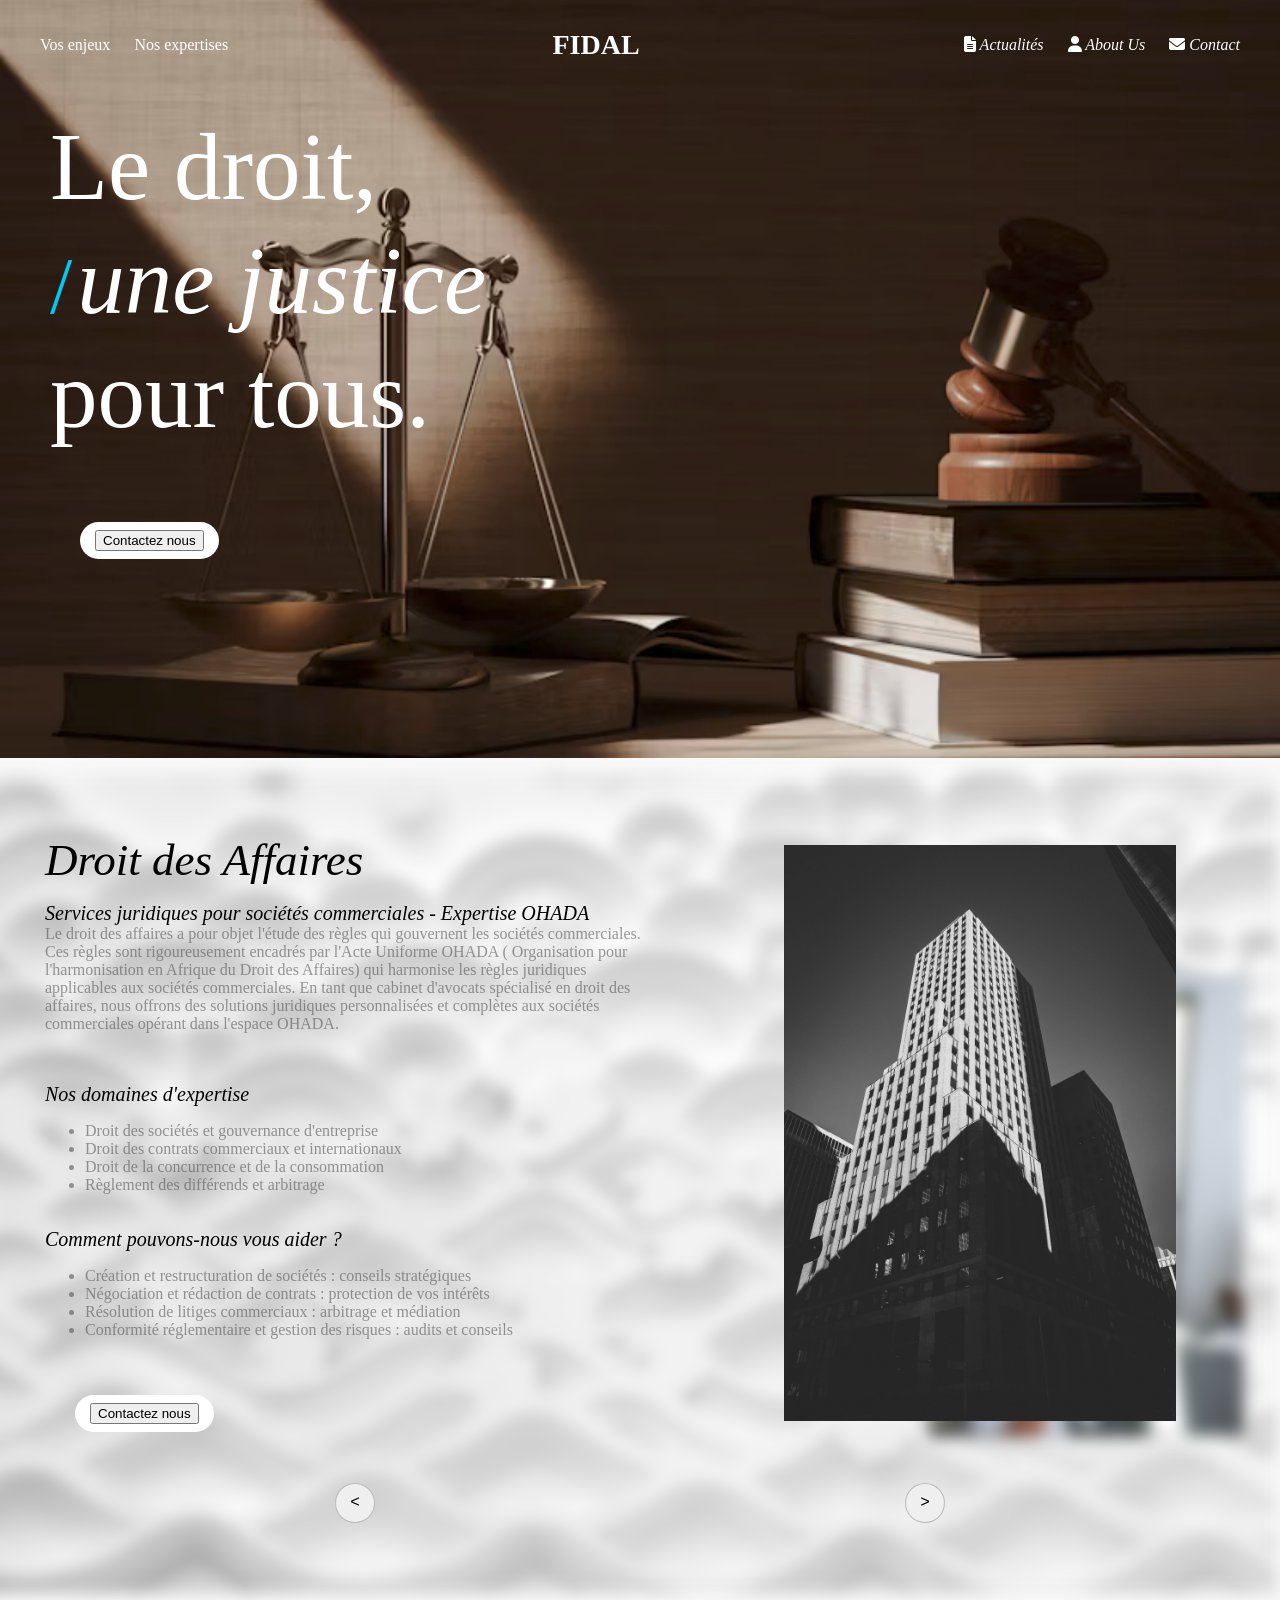
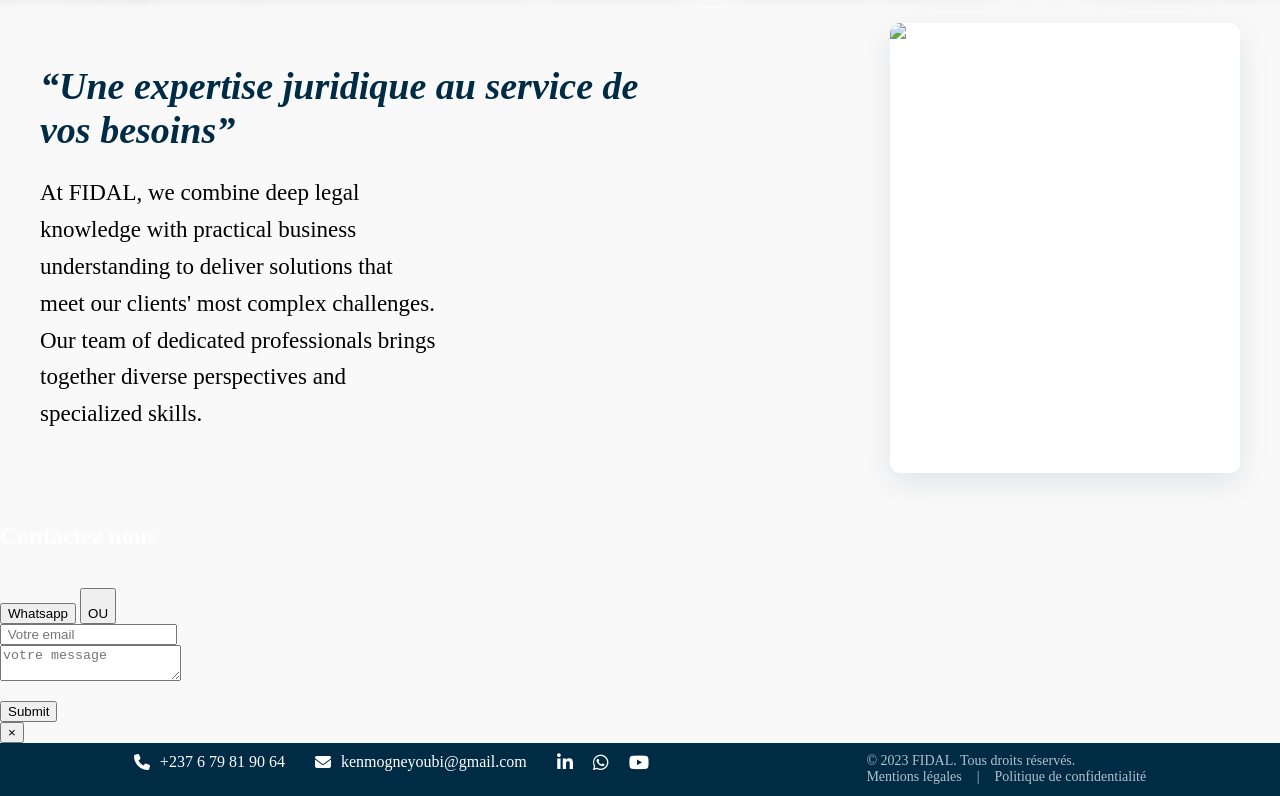
==== index.html @ 7380c688 "fine" ====
<!DOCTYPE html>
<html lang="fr">
<head>
  <meta charset="UTF-8" />
  <meta name="viewport" content="width=device-width, initial-scale=1.0"/>
  <title>Firm Law</title>
  <link rel="stylesheet" href="style.css" />
    <script src="https://cdn.tailwindcss.com"></script>
    <script src="https://cdn.jsdelivr.net/npm/daisyui@4.10.2"></script>
    <link rel="stylesheet" href="https://cdnjs.cloudflare.com/ajax/libs/font-awesome/6.5.0/css/all.min.css" />
<style>
    .modal {
      @apply fixed inset-0 bg-black bg-opacity-50 hidden items-center justify-center z-50;
    }

    .modal.show {
      @apply flex;
    }

    .modal-content {
      @apply bg-white rounded-2xl shadow-2xl p-8 w-full max-w-2xl transform transition-all duration-300 scale-95 opacity-0;
    }

    .modal.show .modal-content {
      @apply scale-100 opacity-100;
    }
  </style>
</head>
<body class="flex flex-col min-h-screen">
  <header>

    <nav class="main-nav">
      <div class="left-links">
        <a href="#">Vos enjeux</a>
        <a href="#carousel">Nos expertises</a>
      </div>
      <div class="logo">FIDAL</div>
      <div class="right-links">
        <a href="#carousel"><i class="fa fa-file-text fa-1x" style="color: white; "></i><em> Actualités</em></a>
        <a href="#"><i class="fas fa-user" style="color: white;"></i><em>  About Us</em></a>
        <a href="#"><i class="fas fa-envelope" style="color: white;"></i><em>  Contact</em></a>
      </div>
    </nav>
  </header>

  <div class="hero w-full h-min-screen flex-grow">
    <p class="slogan">
      Le droit,<br>
      <span class="slash">/</span><em>une justice</em><br>
      pour tous.
    </p>

 <a href="#" class="engagements"><button id="openModal" class="  bg-white text-yellow-700  rounded-[30px] ">
    Contactez nous
 </button></a>
      <p>
          <br>
      </p>
  </div>

  <div class="carousel flex-grow" id="carousel">

        <div class="list">
            <div class="item">
                <img src="img/img2.jpg" style="margin-left: 200px;">
                <div class="introduce">
                    <div class="title">Experts des domaines du:</div>
                    <div class="topic">Droit Foncier et domanial</div>
                <!--       <div class="des">
                      <p >Le droit foncier et domanial régit les relations juridiques liées à la propriété, l'utilisation et la gestion des biens immobiliers. Il couvre les aspects de propriété, de droits réels, de baux, d'expropriation et de litiges fonciers. Dans ce sens notre cabinet peut vous accompagner dans les domaines suivants :</p><br>

                   <p>
                            <em style="color: black; font-size: 20px;">Nos domaines d'expertise</em>
                            <ul class="list-disc pl-6">
                        <li>Propriété foncière* : acquisition, cession et transmission de biens immobiliers</li>
<li>Baux et locations : rédaction, négociation et résiliation de contrats de bail</li>
<li>Expropriation et préemption : défense des droits des propriétaires expropriés</li>
<li>Acquisition des terres par les personnes physiques ou morales : procédure d'acquisition des terres</li>
<li>Droit domanial : gestion et exploitation des biens domaniaux de l’État</li>
                        <li>Litiges fonciers : résolution de conflits relatifs à la propriété et aux droits réels</li>
                    </ul><br>

                        <em style="color: black; font-size: 20px;">Comment pouvons-nous vous aider ?</em>
                         <ul class="list-disc pl-6">
                        <li>Conseils juridiques pour l’acquisition ou la cession d’un bien immobilier</li>
<li>Représentation en justice pour défendre vos droits fonciers</li>
<li>Négociation et rédaction de contrats de bail et de superficie</li>
<li>Assistance pour la régularisation de titres fonciers</li>
                              </ul>

                        </p>



                    </div>   -->
                    <a href="#" class="engagements"><button id="openModal" class="  bg-white text-yellow-700  rounded-[30px] ">
                    Contactez nous
                     </button></a>

                </div>
            </div>
          <div class="item">
                <img src="img/img1.jpg" style="margin-left: 200px;">
                <div class="introduce">

                    <div class="topic"> Droit des Affaires</div>
                   <div class="des">

                        <p ><em style="color: black; font-size: 20px;">Services juridiques pour sociétés commerciales - Expertise OHADA</em> <br>

Le droit des affaires a pour objet l'étude des règles qui gouvernent les sociétés commerciales. Ces règles sont rigoureusement encadrés par l'Acte Uniforme OHADA ( Organisation pour l'harmonisation en Afrique du Droit des Affaires) qui harmonise les règles juridiques applicables aux sociétés commerciales. En tant que cabinet d'avocats spécialisé en droit des affaires, nous offrons des solutions juridiques personnalisées et complètes aux sociétés commerciales opérant dans l'espace OHADA.
                        </p><br>
                        <p>
                            <em style="color: black; font-size: 20px;">Nos domaines d'expertise</em>
                            <ul class="list-disc pl-6">
                        <li>Droit des sociétés et gouvernance d'entreprise</li>
<li>Droit des contrats commerciaux et internationaux</li>
<li>Droit de la concurrence et de la consommation</li>
<li>Règlement des différends et arbitrage</li>
                    </ul><br>

                        <em style="color: black; font-size: 20px;">Comment pouvons-nous vous aider ?</em>
                         <ul class="list-disc pl-6">
                        <li>Création et restructuration de sociétés : conseils stratégiques</li>
<li>Négociation et rédaction de contrats : protection de vos intérêts</li>
<li>Résolution de litiges commerciaux : arbitrage et médiation</li>
<li>Conformité réglementaire et gestion des risques : audits et conseils</li>
                              </ul>

                        </p>


                        </div>
                    <a href="#" class="engagements"><button id="openModal" class="  bg-white text-yellow-700  rounded-[30px] ">
    Contactez nous
 </button></a>

                </div>
            </div>
          <div class="item">
                <img src="img/img3.png" style="margin-left: 200px;">
                <div class="introduce" >

                    <div class="topic">Droit du travail</div>
                    <div class="des">


                        </div>
                    <a href="#" class="engagements"><button id="openModal" class="  bg-white text-yellow-700  rounded-[30px] ">
    Contactez nous
 </button></a>

                </div>
            </div>
            <div class="item">
                <img src="img/img4.png" style="margin-left: 200px;">
                <div class="introduce" >

                    <div class="topic">Contentieux administratif</div>
                  <div class="des">

                    <p> Le contentieux administratif désigne l'ensemble des litiges qui opposent un particulier ou à une personne publique (État, collectivité territoriale, établissement public) ou à une personne privée exerçant une mission de service public. Ces litiges peuvent concerner divers domaines tels que les autorisations administratives, les contrats publics, les décisions fiscales ou encore les sanctions disciplinaires. Le contentieux administratif est soumis à des règles spécifiques et est généralement porté devant les juridictions administratives, comme les tribunaux administratifs.</p><br>

<p>
<em style="color: black; font-size: 20px;">Services Offerts par Notre Cabinet d'Avocat</em>
                        <ul class="list-disc pl-6">
 <li> Conseil et Stratégie : Nous évaluons vos besoins et élaborons une stratégie adaptée pour défendre vos intérêts de manière efficace.</li>
 <li> Recours Administratifs : Nous assistons nos clients dans la préparation et la présentation de recours administratif préalables obligatoires, tels que le recours gracieux préalable ou les recours hiérarchiques.</li>
 <li> Contentieux devant les Juridictions Administratives : Nous représentons nos clients devant les tribunaux administratifs et les cours d'appel  pour contester les décisions administratives inappropriées.</li>
 <li> Défense des Intérêts dans les Procédures d'Urgence : Nous intervenons dans les procédures d'urgence, telles que les référés suspension ou les référés liberté, pour protéger rapidement les intérêts de nos clients.</li>
 <li> Négociations et Transactions : Nous menons des négociations avec les administrations pour trouver des solutions amiables et concluons des transactions lorsque cela est possible.</li>

                    </ul> </div>

                  <a href="#" class="engagements"><button id="openModal" class="  bg-white text-yellow-700  rounded-[30px] ">
    Contactez nous
 </button></a>

                </div>
            </div>
            <div class="item">
                <img src="img/img5.jpg" style="margin-left: 200px;">
                <div class="introduce" >

                    <div class="topic">Droit des Obligations et Procédure Civil</div>
                   <div class="des">
                   <p> La procédure civile définit les règles et les étapes à suivre pour résoudre les litiges civils devant les juridictions judiciaires. Elle encadre les différentes phases du procès civil, de l'introduction de l'instance à la décision finale et aux éventuels recours. Une bonne compréhension de la procédure civile est cruciale pour défendre efficacement ses droits et intérêts devant les tribunaux.</p><br>

                        <p>
<em style="color: black; font-size: 20px;">Services Offerts par Notre Cabinet d'Avocat</em>


 <ul class="list-disc pl-6">
 <li>Conseil en Droit des Obligations : Nous fournissons des conseils juridiques sur les contrats et les obligations, aidant nos clients à comprendre leurs droits et obligations dans diverses situations contractuelles.</li>
<li>Rédaction et Analyse de Contrats : Nous rédigeons et analysons des contrats pour nos clients, veillant à ce que leurs intérêts soient protégés et que les termes du contrat soient clairs et équitables.</li>
                        <li>Contentieux Contractuel : Nous représentons nos clients dans les litiges contractuels, que ce soit pour non-exécution, mauvaise exécution ou résiliation de contrat.</li>
 <li>Procédure Civile : Nous assistons nos clients dans toutes les étapes de la procédure civile, de la mise en demeure à la représentation devant les juridictions judiciaires.</li>
 <li>Négociations et Médiation : Nous menons des négociations et participons à des médiations pour trouver des solutions amiables aux litiges, évitant ainsi les coûts et les délais d'un procès.</li>

                    </ul></p>

                    </div>
                    <a href="#" class="engagements"><button id="openModal" class="  bg-white text-yellow-700  rounded-[30px] ">
    Contactez nous
 </button></a>

                </div>
            </div>

        </div>
      <div class="bg_carousel"></div>
      <div class="arrows">
            <button id="prev"><</button>
            <button id="next">></button>
        </div>

  </div>
  <div class="content-container">
        <div class="text-content">
            <h2>“Une expertise juridique au service de vos besoins”</h2>

            <p>At FIDAL, we combine deep legal knowledge with practical business understanding to deliver solutions that meet our clients' most complex challenges. Our team of dedicated professionals brings together diverse perspectives and specialized skills.</p>

        </div>

        <div class="flip-card-container">
            <div class="flip-card">
                <div class="flip-card-front">
                    <img src="https://images.unsplash.com/photo-1589829545856-d10d557cf95f?ixlib=rb-4.0.3&ixid=M3wxMjA3fDB8MHxwaG90by1wYWdlfHx8fGVufDB8fHx8fA%3D%3D&auto=format&fit=crop&w=800&q=80" alt="FIDAL Lawyer">
                </div>
                <div class="flip-card-back">
                    <h3>Maître Junior Kenmogne</h3>
                    <p>Partner specializing in corporate law and M&A transactions with over 15 years of experience advising international clients.</p>

                    <div class="contact-info">
                        <div class="contact-item">
                            <div class="contact-icon">
                                <i class="fas fa-envelope"></i>
                            </div>
                            <a href="kenmogneyoubi@gmail.com" class="contact-link">kenmogneyoubi@gmail.com</a>
                        </div>

                        <div class="contact-item">
                            <div class="contact-icon">
                                <i class="fab fa-linkedin-in"></i>
                            </div>
                            <a href="https://www.linkedin.com/in/junior-kenmogne-youbi-139856239/" target="_blank" class="contact-link">Connect on LinkedIn</a>
                        </div>
                    </div>
                </div>
            </div>
        </div>
    </div>

 <!-- ✅ Modal -->

 <div id="modal" class="fixed inset-0 z-50 hidden bg-black bg-opacity-50 flex items-center justify-center">

        <div class="bg-white w-[500px] h-[600px] rounded-[30px] flex shadow-xl overflow-hidden relative">



        <!-- Left panel -->
        <div class="w-full p-10 flex flex-col justify-between bg-blue-100 ">
          <div>

            <h2 class="text-2xl font-bold text-blue-600 mb-1">Contactez nous</h2><br>

              <button type="submit" class="w-full bg-green-700 text-white  py-2 rounded-full font-semibold hover:bg-green-800 transition">

                Whatsapp
              </button>

              <button type="submit" class="w-full bg-blue-100 text-black  py-2 rounded-full font-extrabold "><br>
                  OU
              </button>

            <form action="https://formspree.io/f/YOUR_FORM_ID" method="POST" class="space-y-10 pt-8">
              <input type="email" placeholder=" Votre email" required class="w-full px-4 py-3 rounded-full bg-white border border-gray-300 text-black focus:outline"/>
              <div class="relative">
                <textarea name="message" placeholder="votre message" required class="w-full p-3 border border-gray-300 rounded-lg h-32 resize-none focus:outline-none focus:ring-2 focus:ring-blue-400"></textarea>
               </div>
                <p id="create-error" class="text-red-600 mt-0 text-sm font-bold hidden"></p>
              <button type="submit" class="w-full bg-yellow-400 text-white  py-2 rounded-full font-semibold hover:bg-yellow-500 transition">
                Submit
              </button>


            </form>



          </div>
        </div>

            <!-- Button Close -->
        <button onclick="document.getElementById('modal').classList.add('hidden')" class="absolute top-4 right-4 bg-white w-8 h-8 rounded-full text-gray-600 text-xl flex items-center justify-center hover:bg-red-700 hover:text-white">
          ×
        </button>
      </div>
    </div>


   <footer>
        <div class="footer-container">
            <div class="contact-social-line">
                <div class="contact-item">
                    <i class="fas fa-phone"></i>
                    <a href="tel:+33123456789"> +237 6 79 81 90 64</a>
                </div>
                <div class="contact-item">
                    <i class="fas fa-envelope"></i>
                    <a href="kenmogneyoubi@gmail.com"> kenmogneyoubi@gmail.com</a>
                </div>
                <div class="social-links">
                    <a href="https://www.linkedin.com/in/junior-kenmogne-youbi-139856239/" target="_blank" aria-label="LinkedIn"><i class="fab fa-linkedin-in"></i></a>
                    <a href="#" target="_blank" aria-label="Twitter"><i class="fab fa-whatsapp"></i></a>
                    <a href="#" target="_blank" aria-label="YouTube"><i class="fab fa-youtube"></i></a>
                </div>
            </div>

            <div class="copyright">
                &copy; 2023 FIDAL. Tous droits réservés. <span class="legal-links"><a href="#">Mentions légales</a> | <a href="#">Politique de confidentialité</a></span>

            </div>
        </div>
    </footer>
  <!-- ✅ Script to open modal -->
<script>
    const modal = document.getElementById("modal");
    const openBtn = document.getElementById("openModal");
    const closeBtn = document.getElementById("closeModal");

    openBtn.addEventListener("click", () => {
      modal.classList.remove("hidden");
    });

    closeBtn.addEventListener("click", () => {
      modal.classList.add("hidden");
    });

  </script>
  <script src="index.js"></script>
</body>
</html>
---- style.css ----
@import url('https://fonts.googleapis.com/css2?family=Poppins:ital,wght@0,100;0,200;0,300;0,400;0,500;0,600;0,700;0,800;0,900;1,100;1,200;1,300;1,400;1,500;1,600;1,700;1,800;1,900&display=swap');
:root{
    --item1-transform: translateX(-100%) translateY(-5%) scale(1.5);
    --item1-filter: blur(30px);
    --item1-zIndex: 11;
    --item1-opacity: 0;

    --item2-transform: translateX(0);
    --item2-filter: blur(0px);
    --item2-zIndex: 10;
    --item2-opacity: 1;

    --item3-transform: translate(50%,10%) scale(0.8);
    --item3-filter: blur(10px);
    --item3-zIndex: 9;
    --item3-opacity: 1;

    --item4-transform: translate(90%,20%) scale(0.5);
    --item4-filter: blur(30px);
    --item4-zIndex: 8;
    --item4-opacity: 1;

    --item5-transform: translate(120%,30%) scale(0.3);
    --item5-filter: blur(40px);
    --item5-zIndex: 7;
    --item5-opacity: 0;
}

body {
  margin: 0;
  font-family: 'Georgia', serif;
  background: #f9f9f9;
  color: #fff;
}

header {
  background-color: #002b45;
}


.main-nav {
  display: flex;
  justify-content: space-between;
  align-items: center;
  padding: 15px 30px;
  background-color: transparent; /* <-- rend le fond transparent */
  position: absolute; /* <-- la place au-dessus du fond */
  top: 10px; /* distance depuis le haut (tu peux ajuster) */
  left: 0;
  right: 0;
  z-index: 10; /* au-dessus du fond */
  height:40px;
}

.main-nav a {
  color: white;
  text-decoration: none;
  margin: 0 10px;
  font-size: 16px;
}

.main-nav .logo {
  font-size: 28px;
  font-weight: bold;
  text-align: center;
  color: white;
}

.main-nav .logo span {
  font-size: 12px;
  letter-spacing: 2px;
}
.right-links{
 font-family: 'Georgia', serif;
}

.hero {
  padding: 50px 50px 0px 50px;
  background-image: url("img/law_bg.png"); /* ou background.jpg */
  background-attachment: fixed;
  background-size: cover;
  background-position: center;
  background-repeat: no-repeat;
  color: white;
  position: relative;
  width: 1616px;
    height: 708px;
}

.hero::before {
  content: "";
  position: absolute;
  top: 0; left: 0; right: 0; bottom: 0;
   z-index: 1;
}

.hero .slogan,
.hero .engagements,
.hero .image-note {
  position: relative;
  z-index: 2;
}


.hero .slogan {
  font-size: 95px;
  line-height: 1.2;
  margin-top:60px;
  margin-bottom: 30px;
  color: white;
}

.slogan em {
  font-style: italic;
  font-weight: 300;
}

.slash {
  color: #00c8f0;
  font-size: 80px;
  line-height: 0.5;
  display: inline-block;
  margin-right: 5px;
}

.engagements {
  display: inline-flex;
  align-items: center;
  background: white;
  color: #002b45;
  padding: 8px 15px;
  border-radius: 20px;
  text-decoration: none;
  font-weight: bold;
  margin-top: 40px;
    margin-left: 30px;
    font-size: 20px;
}

.engagements .icon {
  margin-right: 10px;
}



/* carousel */

.bg_carousel{
    position: relative;
    width:1400px;
    height:820px;



    left: 45%;
    top:0%;
    transform: translateX(-50%);
    background-image: url('img/carousel-bg.jpg');
   
    background-size: cover;
    background-position: center;
    filter: blur(8px);
    z-index: -2;


  }



.carousel{
    position: relative;
    height: 800px;

    margin-top: 15px;
    padding: 0px 0px;

}


.carousel .list{
    position: absolute;
    width: 700px;
    max-width: 90%;
    height: 90%;
    left: 50%;
    transform: translateX(-50%);
}
.carousel .list .item{
    position: absolute;
    left: -35%;
    width: 70%;
    height: 100%;
    font-size: 15px;
    transition: left 0.5s, opacity 0.5s, width 0.5s;
}
.carousel .list .item:nth-child(n + 6){
    opacity: 0;
}
.carousel .list .item:nth-child(2){
    z-index: 10;
    transform: translateX(0);
}
.carousel .list .item img{
    width: 80%;
    position: relative;
    right: 10px;
    left:110%;
    height: 80%;
    top: 50%;
    transform: translateY(-50%);
    transition: right 1.5s;

}

.carousel .list .item .introduce{
    opacity: 0;
    pointer-events: none;
}
.carousel .list .item:nth-child(2) .introduce{
    opacity: 1;
    pointer-events: auto;
    width: 600px;
    position: absolute;
    top: 50%;
    transform:  translateY(-50%);
    transition: opacity 0.5s;
}
.carousel .list .item .introduce .title{
      font-family: 'Georgia', serif;
    font-size: 2em;
    font-weight: 200;
    line-height: 1em;
    color: black;

    margin-top: 10px;
    margin-right: 50px;
    margin-bottom: 20px;
}
.carousel .list .item .introduce .topic{
  font-family: 'Georgia', serif;
  font-style: italic;
    font-size: 3em;
    font-weight: 500;
    color:black;
}
.carousel .list .item .introduce .des{
  font-family: 'Georgia', serif;
    font-size: medium;
    color: #5559;
}

.carousel .list .item:nth-child(1){
    transform: var(--item1-transform);
    filter: var(--item1-filter);
    z-index: var(--item1-zIndex);
    opacity: var(--item1-opacity);
    pointer-events: none;
}
.carousel .list .item:nth-child(3){
    transform: var(--item3-transform);
    filter: var(--item3-filter);
    z-index: var(--item3-zIndex);
}
.carousel .list .item:nth-child(4){
    transform: var(--item4-transform);
    filter: var(--item4-filter);
    z-index: var(--item4-zIndex);
}
.carousel .list .item:nth-child(5){
    transform: var(--item5-transform);
    filter: var(--item5-filter);
    opacity: var(--item5-opacity);
    pointer-events: none;
}
/* animation text in item2 */
.carousel .list .item:nth-child(2) .introduce .title,
.carousel .list .item:nth-child(2) .introduce .topic,
.carousel .list .item:nth-child(2) .introduce .des,
.carousel .list .item:nth-child(2) .introduce .seeMore{
    opacity: 0;
    animation: showContent 0.5s 1s ease-in-out 1 forwards;
}
@keyframes showContent{
    from{
        transform: translateY(-30px);
        filter: blur(10px);
    }to{
        transform: translateY(0);
        opacity: 1;
        filter: blur(0px);
    }
}
.carousel .list .item:nth-child(2) .introduce .topic{
    animation-delay: 1.2s;
}
.carousel .list .item:nth-child(2) .introduce .des{
    animation-delay: 1.4s;
}
.carousel .list .item:nth-child(2) .introduce .seeMore{
    animation-delay: 1.6s;
}
/* next click */
.carousel.next .item:nth-child(1){
    animation: transformFromPosition2 0.5s ease-in-out 1 forwards;
}
@keyframes transformFromPosition2{
    from{
        transform: var(--item2-transform);
        filter: var(--item2-filter);
        opacity: var(--item2-opacity);
    }
}
.carousel.next .item:nth-child(2){
    animation: transformFromPosition3 0.7s ease-in-out 1 forwards;
}
@keyframes transformFromPosition3{
    from{
        transform: var(--item3-transform);
        filter: var(--item3-filter);
        opacity: var(--item3-opacity);
    }
}
.carousel.next .item:nth-child(3){
    animation: transformFromPosition4 0.9s ease-in-out 1 forwards;
}
@keyframes transformFromPosition4{
    from{
        transform: var(--item4-transform);
        filter: var(--item4-filter);
        opacity: var(--item4-opacity);
    }
}
.carousel.next .item:nth-child(4){
    animation: transformFromPosition5 1.1s ease-in-out 1 forwards;
}
@keyframes transformFromPosition5{
    from{
        transform: var(--item5-transform);
        filter: var(--item5-filter);
        opacity: var(--item5-opacity);
    }
}
/* previous */
.carousel.prev .list .item:nth-child(5){
    animation: transformFromPosition4 0.5s ease-in-out 1 forwards;
}
.carousel.prev .list .item:nth-child(4){
    animation: transformFromPosition3 0.7s ease-in-out 1 forwards;
}
.carousel.prev .list .item:nth-child(3){
    animation: transformFromPosition2 0.9s ease-in-out 1 forwards;
}
.carousel.prev .list .item:nth-child(2){
    animation: transformFromPosition1 1.1s ease-in-out 1 forwards;
}
@keyframes transformFromPosition1{
    from{
        transform: var(--item1-transform);
        filter: var(--item1-filter);
        opacity: var(--item1-opacity);
    }
}


.arrows{
    position: absolute;
    bottom: 50px;
    width: 1140px;
    max-width: 90%;
    display: flex;
    justify-content: space-around;
    left: 50%;
    transform: translateX(-50%);
}
#prev,
#next{
    width: 40px;
    height: 40px;
    border-radius: 50%;
    font-family: monospace;
    border: 1px solid #5555;
    font-size: large;
    bottom: 20%;
    left: 10%;
}
#next{
    left: unset;
    right: 10%;
}
#back{
    position: absolute;
    z-index: 50;
    bottom: 0%;
    left: 50%;
    transform: translateX(-50%);
    border: none;
    border-bottom: 1px solid #555;
    font-family: Poppins;
    font-weight: bold;
    letter-spacing: 3px;
    background-color: transparent;
    padding: 10px;
    /* opacity: 0; */
    transition: opacity 0.5s;
}


/* About us*/
.content-container {
            display: flex;
            max-width: 1200px;
            margin: 50px auto;
            padding: 0 20px;
            gap: 40px;
            align-items: center;

        }

        .text-content {
            flex: 1;
            padding-right: 20px;
        }

        .text-content h2 {
            color: #002b45;
            font-size: 38px;
            margin-bottom: 20px;
            font-style:italic;
            animation: typing 4s steps(40) forwards;
        }
        @keyframes typing {
  from { width: 100%; }
  to { width: 80%; }
}

        .text-content p {
            font-size: 23px;
            max-width:400px;
            line-height: 1.6;
            margin-bottom: 30px;
            color:black;
        }

        /* Flip Card Styles */
        .flip-card-container {
            flex: 0 0 350px;
            perspective: 1000px;
        }

        .flip-card {
            position: relative;
            width: 100%;
            height: 450px;
            transition: transform 0.8s;
            transform-style: preserve-3d;
        }

        .flip-card-container:hover .flip-card {
            transform: rotateY(180deg);
        }

        .flip-card-front, .flip-card-back {
            position: absolute;
            width: 100%;
            height: 100%;
            backface-visibility: hidden;
            border-radius: 10px;
            box-shadow: 0 10px 30px rgba(0, 43, 69, 0.1);
            overflow: hidden;
        }

        .flip-card-front {
            background-color: #fff;
        }

        .flip-card-front img {
            width: 100%;
            height: 100%;
            object-fit: cover;
        }

        .flip-card-back {
            background-color: #002b45;
            color: white;
            transform: rotateY(180deg);
            padding: 30px;
            display: flex;
            flex-direction: column;
            justify-content: center;
        }

        .flip-card-back h3 {
            font-size: 24px;
            margin-top: 0;
            margin-bottom: 15px;
        }

        .flip-card-back p {
            font-size: 16px;
            line-height: 1.6;
            margin-bottom: 30px;
        }

        .contact-info {
            margin-top: auto;
        }

        .contact-item {
            display: flex;
            align-items: center;
            margin-bottom: 15px;
        }

        .contact-icon {
            width: 40px;
            height: 40px;
            background-color: rgba(255, 255, 255, 0.1);
            border-radius: 50%;
            display: flex;
            align-items: center;
            justify-content: center;
            margin-right: 15px;
            font-size: 16px;
        }

        .contact-link {
            color: white;
            text-decoration: none;
            transition: color 0.3s;
        }

        .contact-link:hover {
            color: #00c8f0;
        }
/* footer */
footer {
            background-color: #002b45;
            color: white;
            padding: 10px ;
        }

        .footer-container {
            max-width: 1200px;
            margin: 0 auto;
            padding: 0 20px;
            display: flex;
            justify-content: space-around;
            align-items: center;
            flex-wrap: wrap;
            gap: 30px;
        }

        .contact-social-line {
            display: inline-flex;
            justify-content: space-around;
            flex-wrap: wrap;
            gap: 30px;
        }

        .contact-item {
            display: inline-flex;

            gap: 10px;
        }

        .contact-item a {
            color: white;
            text-decoration: none;
            transition: color 0.3s;
        }

        .contact-item a:hover {
            color: #00c8f0;
        }

        .social-links {
            display: inline-flex;
justify-content: space-around;
            gap: 20px;
        }

        .social-links a {
            color: white;
            font-size: 18px;
            transition: color 0.3s;
        }

        .social-links a:hover {
            color: #00c8f0;
        }

        .copyright {
            font-size: 14px;
            color: rgba(255, 255, 255, 0.7);
        }

        .legal-links {
            display: flex;
            gap: 15px;
        }

        .legal-links a {
            color: rgba(255, 255, 255, 0.7);
            text-decoration: none;
            font-size: 14px;
            transition: color 0.3s;
        }

        .legal-links a:hover {
            color: white;
        }


        .quote {
  color: #00ffff;
  font-size: 1.2rem;
  font-style: italic;
  margin-bottom: 2rem;
  text-align: center;
  max-width: 80%;
  animation: fadeInQuote 2s ease-out forwards;
  opacity: 0;
}

@keyframes fadeInQuote {
  to {
    opacity: 1;
    transform: translateY(0);
  }
}
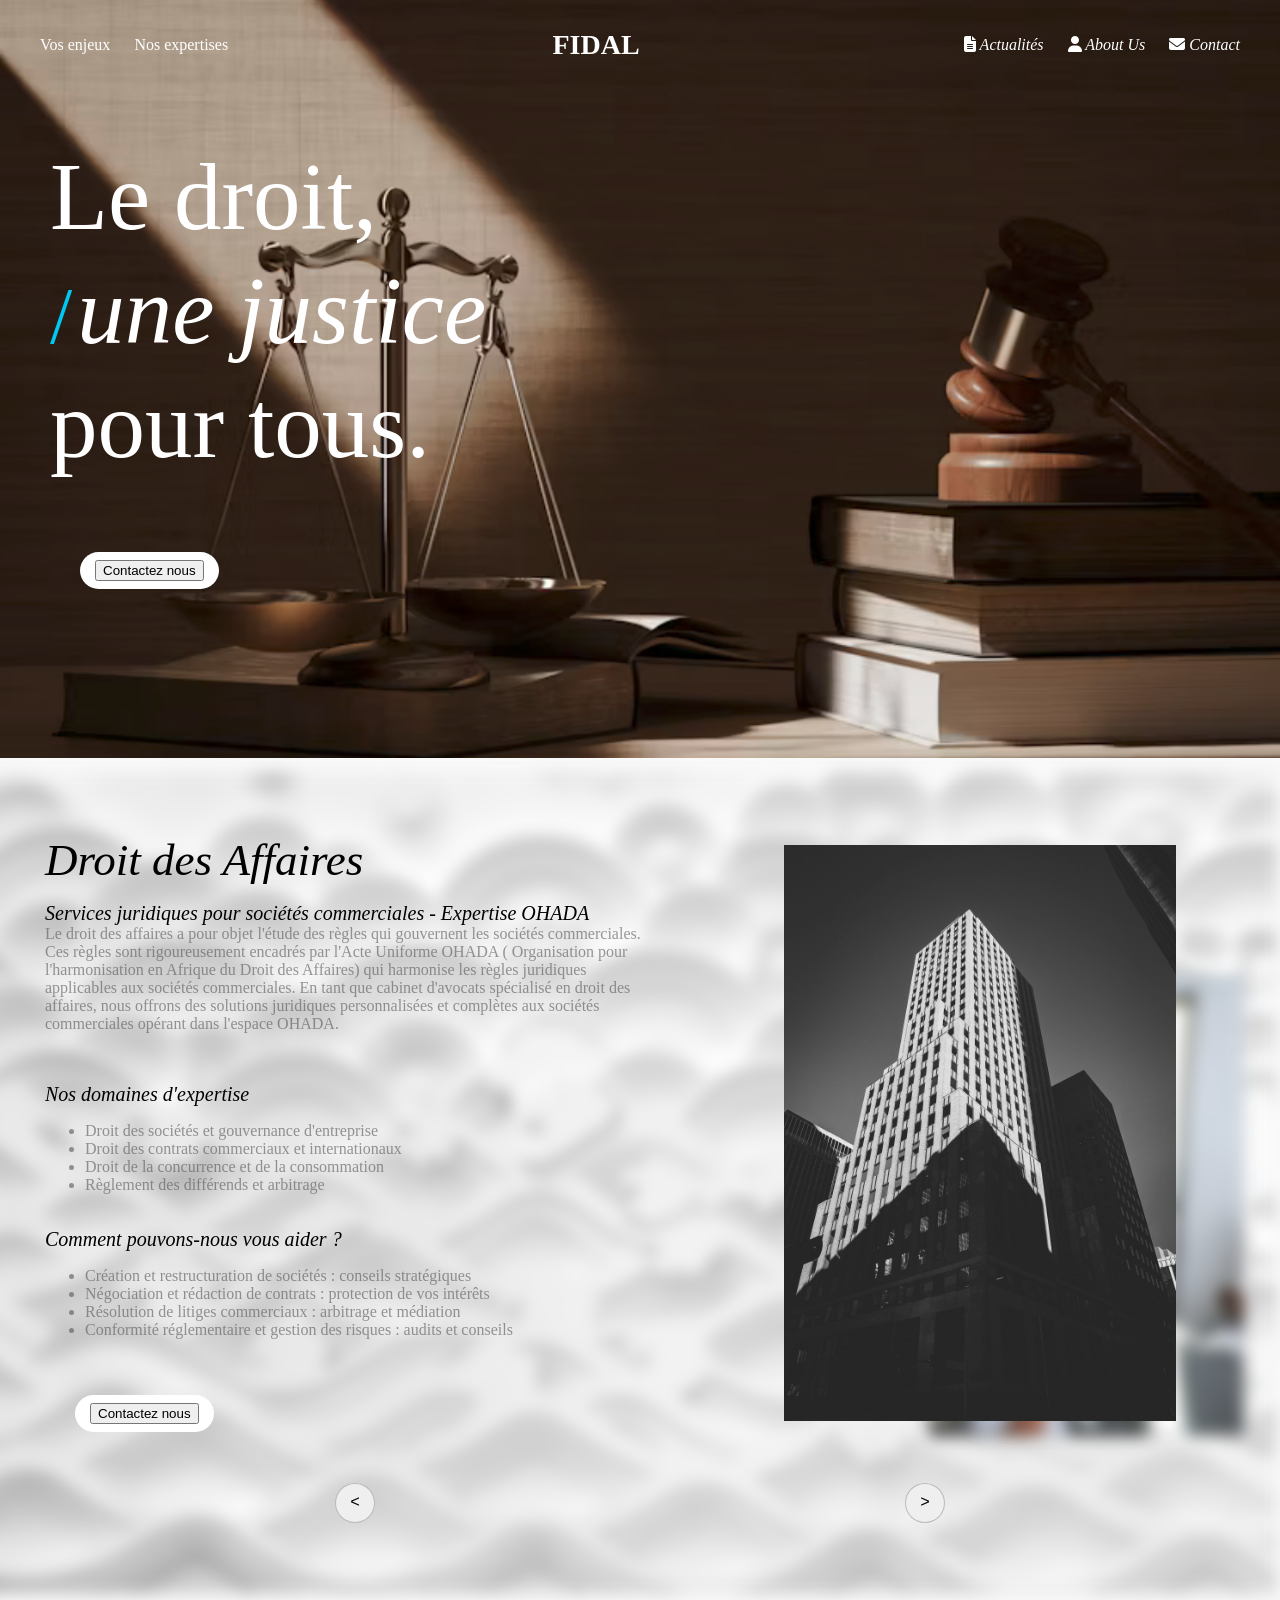
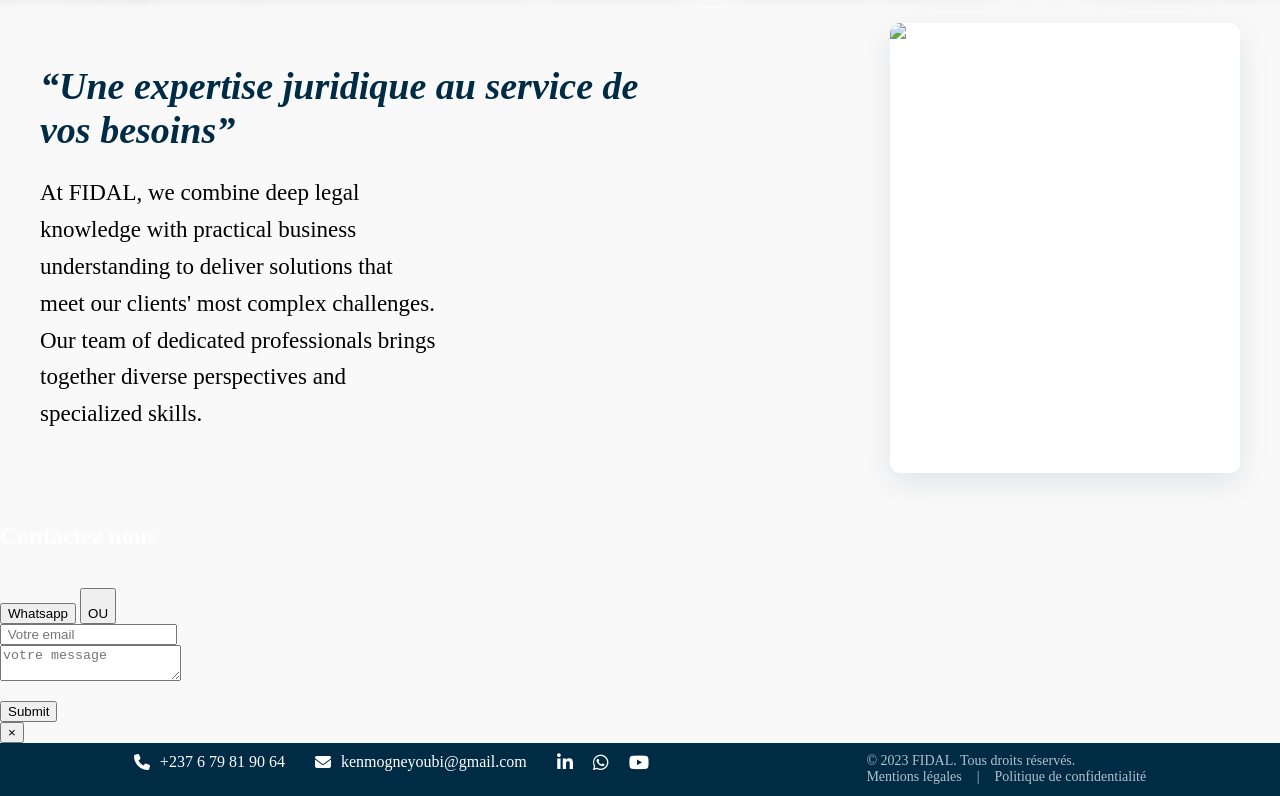
==== commit 80d1f4bc: "fine" ====
--- a/index.html
+++ b/index.html
@@ -26,7 +26,7 @@
     }
   </style>
 </head>
-<body class="flex flex-col min-h-screen">
+<body >
   <header>
 
     <nav class="main-nav">
@@ -43,7 +43,7 @@
     </nav>
   </header>
 
-  <div class="hero w-full h-min-screen flex-grow">
+  <div class="hero w-full h-min-screen ">
     <p class="slogan">
       Le droit,<br>
       <span class="slash">/</span><em>une justice</em><br>
@@ -53,12 +53,12 @@
  <a href="#" class="engagements"><button id="openModal" class="  bg-white text-yellow-700  rounded-[30px] ">
     Contactez nous
  </button></a>
-      <p>
+      <p class="m-6">
           <br>
       </p>
   </div>
 
-  <div class="carousel flex-grow" id="carousel">
+  <div class="carousel " id="carousel">
 
         <div class="list">
             <div class="item">
--- a/style.css
+++ b/style.css
@@ -105,7 +105,7 @@
 .hero .slogan {
   font-size: 95px;
   line-height: 1.2;
-  margin-top:60px;
+  margin-top:90px;
   margin-bottom: 30px;
   color: white;
 }
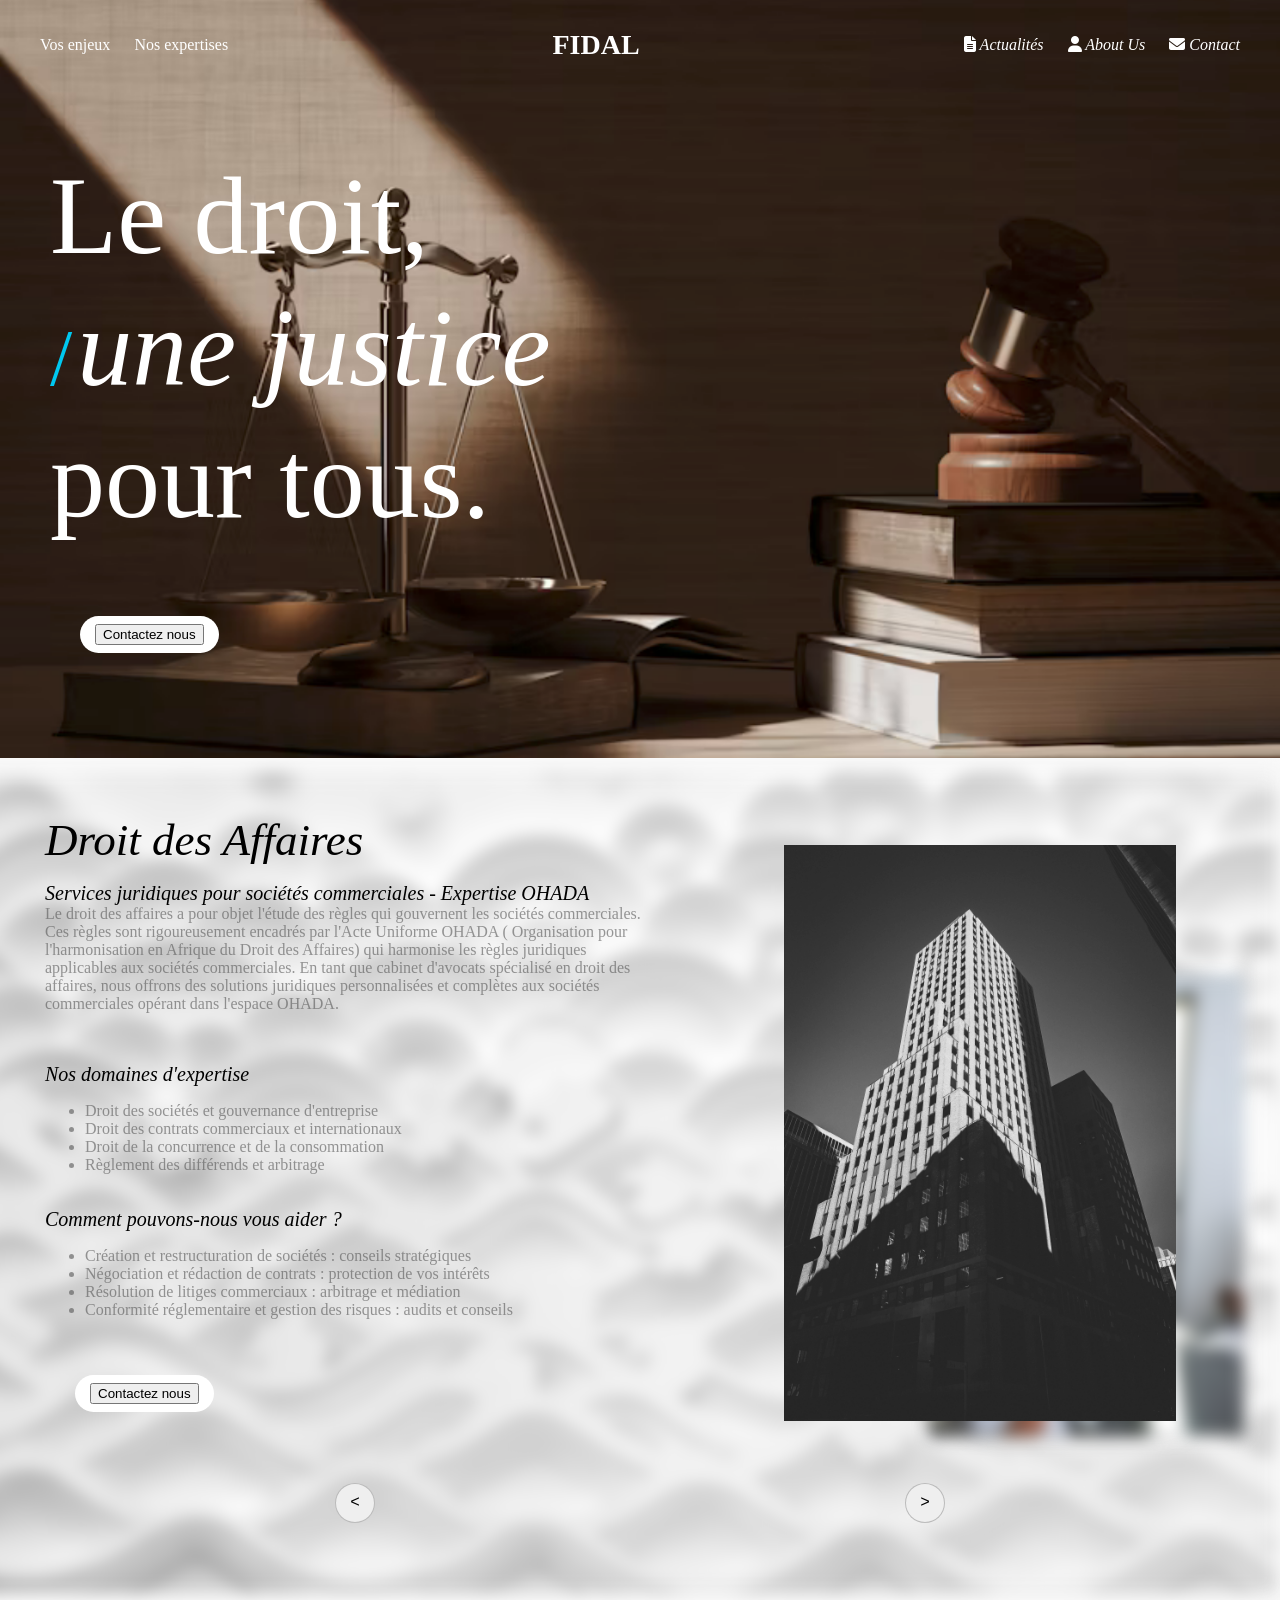
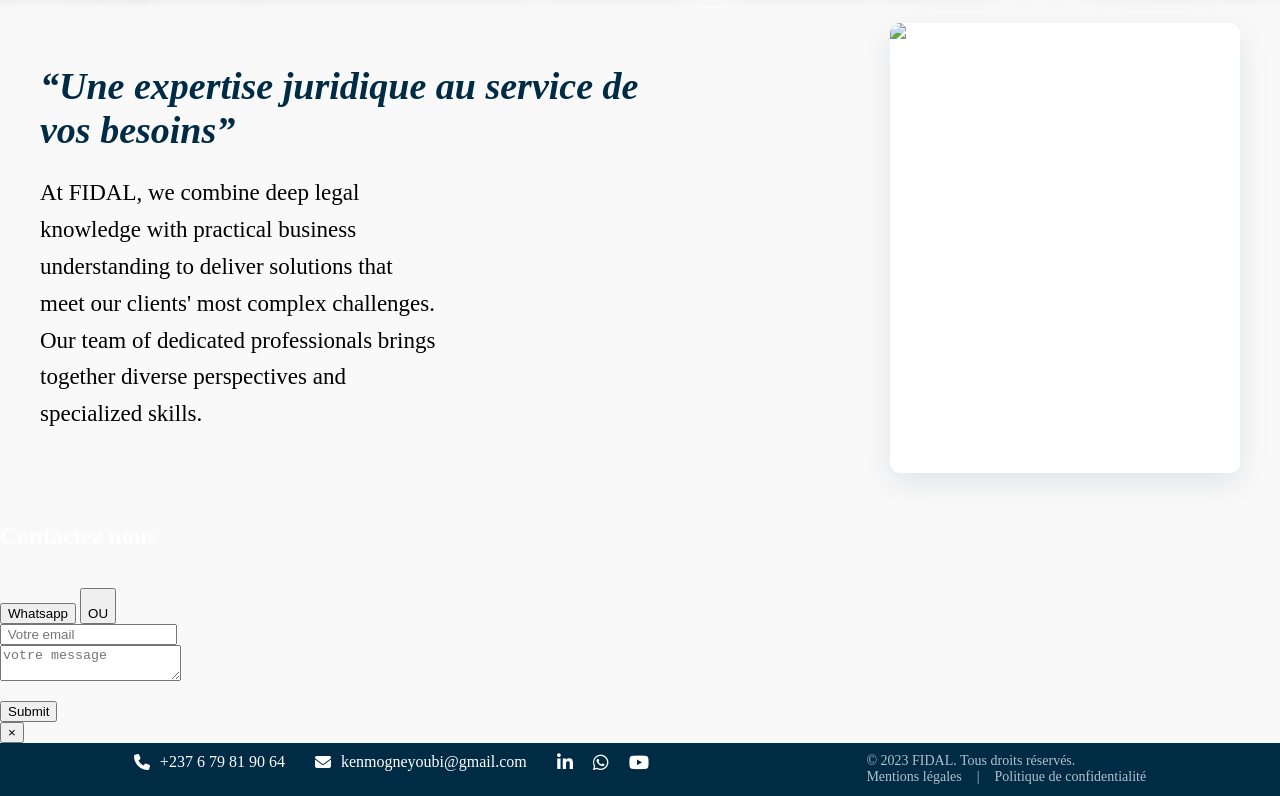
==== commit 0a6ba285: "fine" ====
--- a/index.html
+++ b/index.html
@@ -43,7 +43,7 @@
     </nav>
   </header>
 
-  <div class="hero w-full h-min-screen ">
+  <div class="hero w-full h-auto ">
     <p class="slogan">
       Le droit,<br>
       <span class="slash">/</span><em>une justice</em><br>
--- a/style.css
+++ b/style.css
@@ -103,9 +103,9 @@
 
 
 .hero .slogan {
-  font-size: 95px;
+  font-size: 110px;
   line-height: 1.2;
-  margin-top:90px;
+  margin-top:100px;
   margin-bottom: 30px;
   color: white;
 }
@@ -133,6 +133,7 @@
   text-decoration: none;
   font-weight: bold;
   margin-top: 40px;
+    margin-bottom: 40px;
     margin-left: 30px;
     font-size: 20px;
 }
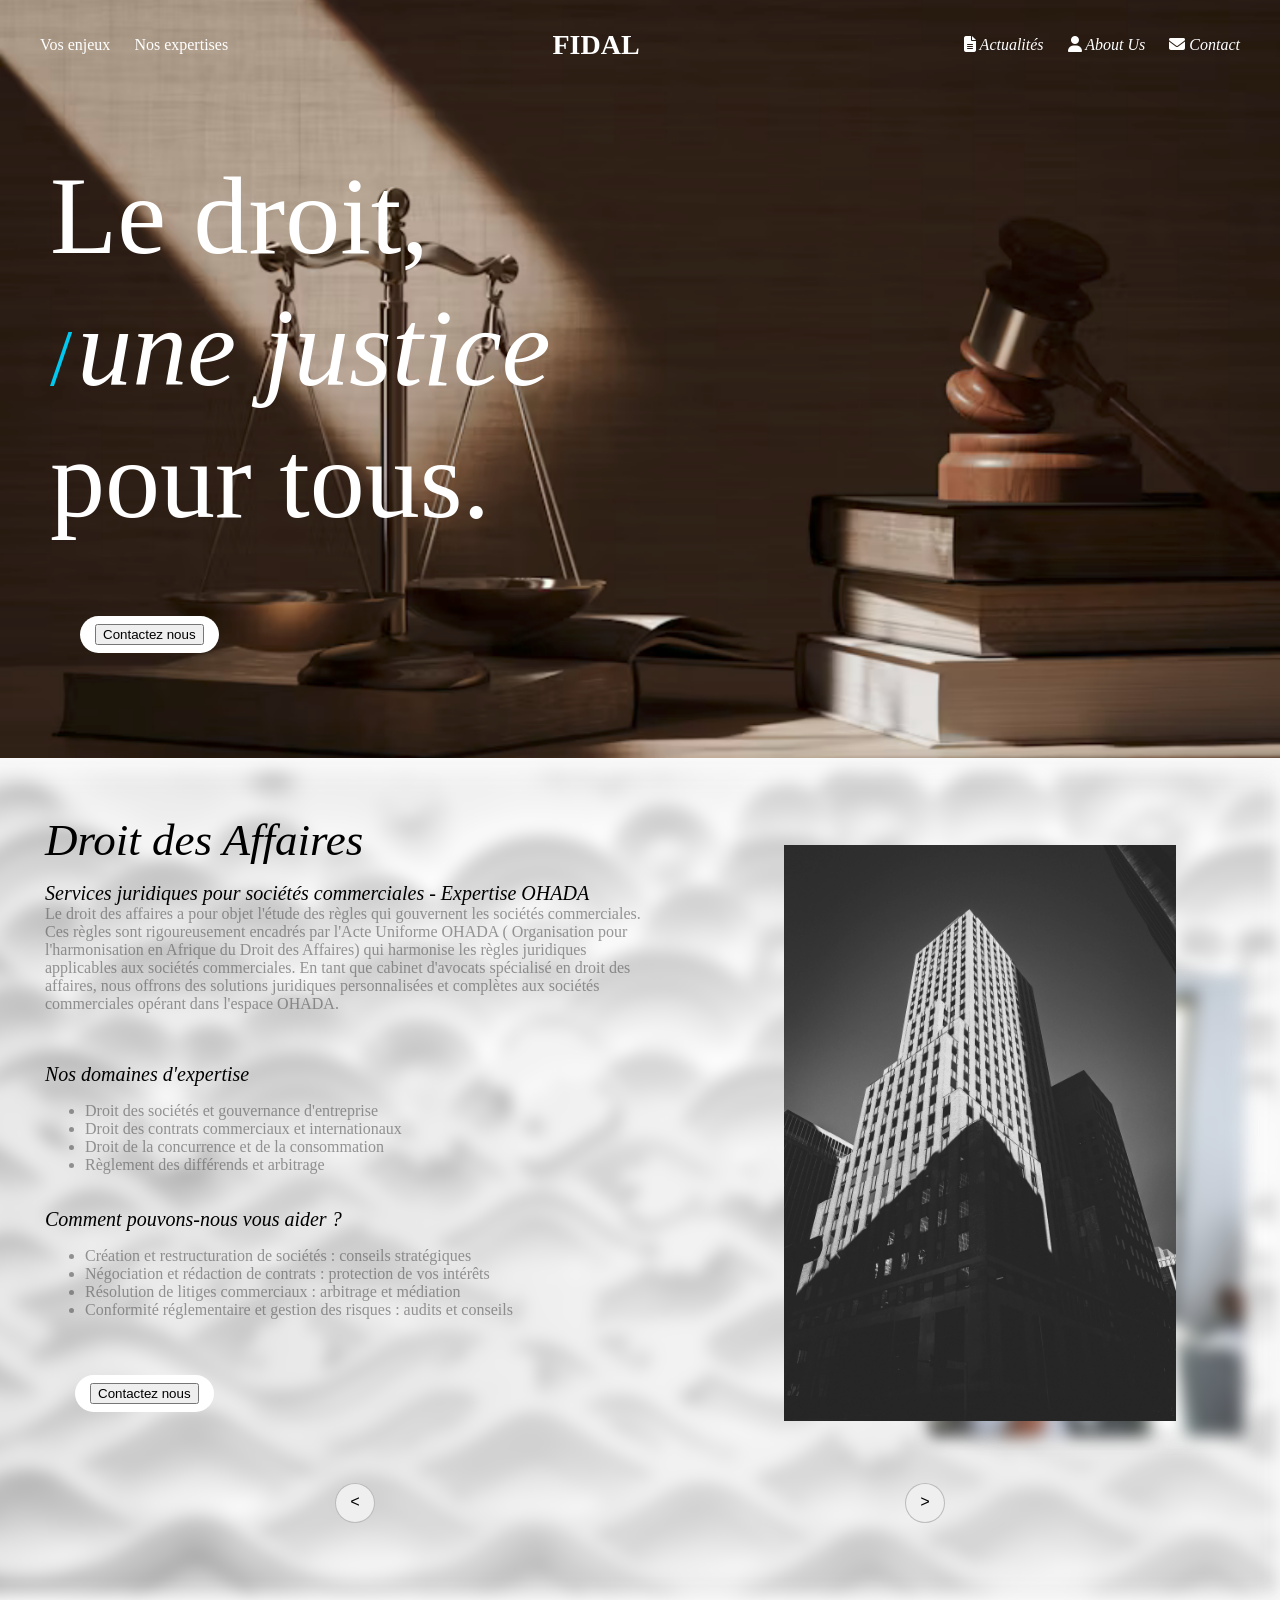
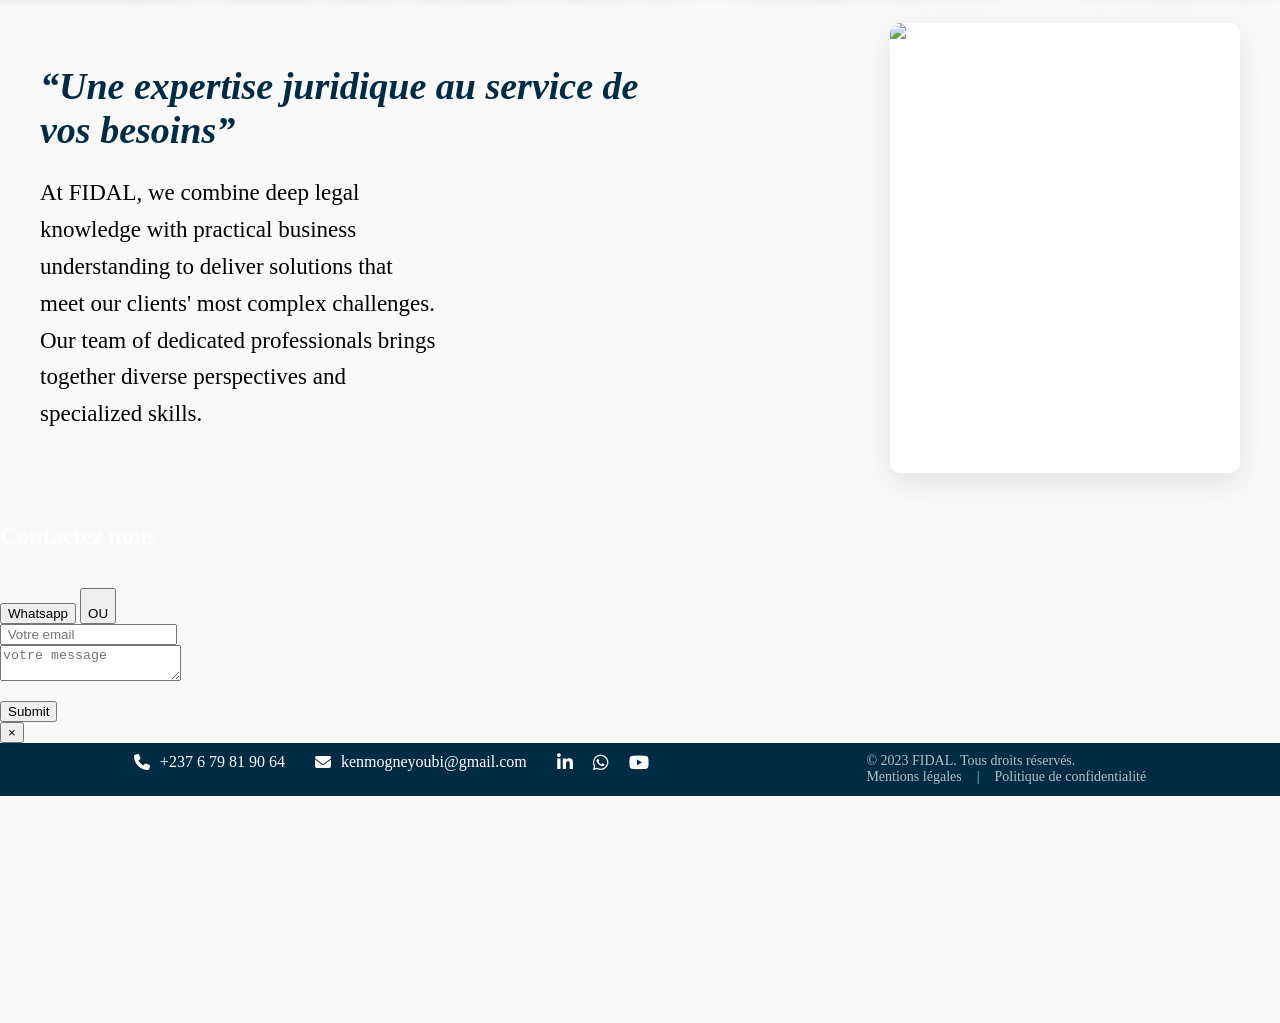
==== commit 918cff67: "fine" ====
--- a/index.html
+++ b/index.html
@@ -66,7 +66,7 @@
                 <div class="introduce">
                     <div class="title">Experts des domaines du:</div>
                     <div class="topic">Droit Foncier et domanial</div>
-                <!--       <div class="des">
+                      <div class="des">
                       <p >Le droit foncier et domanial régit les relations juridiques liées à la propriété, l'utilisation et la gestion des biens immobiliers. Il couvre les aspects de propriété, de droits réels, de baux, d'expropriation et de litiges fonciers. Dans ce sens notre cabinet peut vous accompagner dans les domaines suivants :</p><br>
 
                    <p>
@@ -92,7 +92,7 @@
 
 
 
-                    </div>   -->
+                    </div>
                     <a href="#" class="engagements"><button id="openModal" class="  bg-white text-yellow-700  rounded-[30px] ">
                     Contactez nous
                      </button></a>
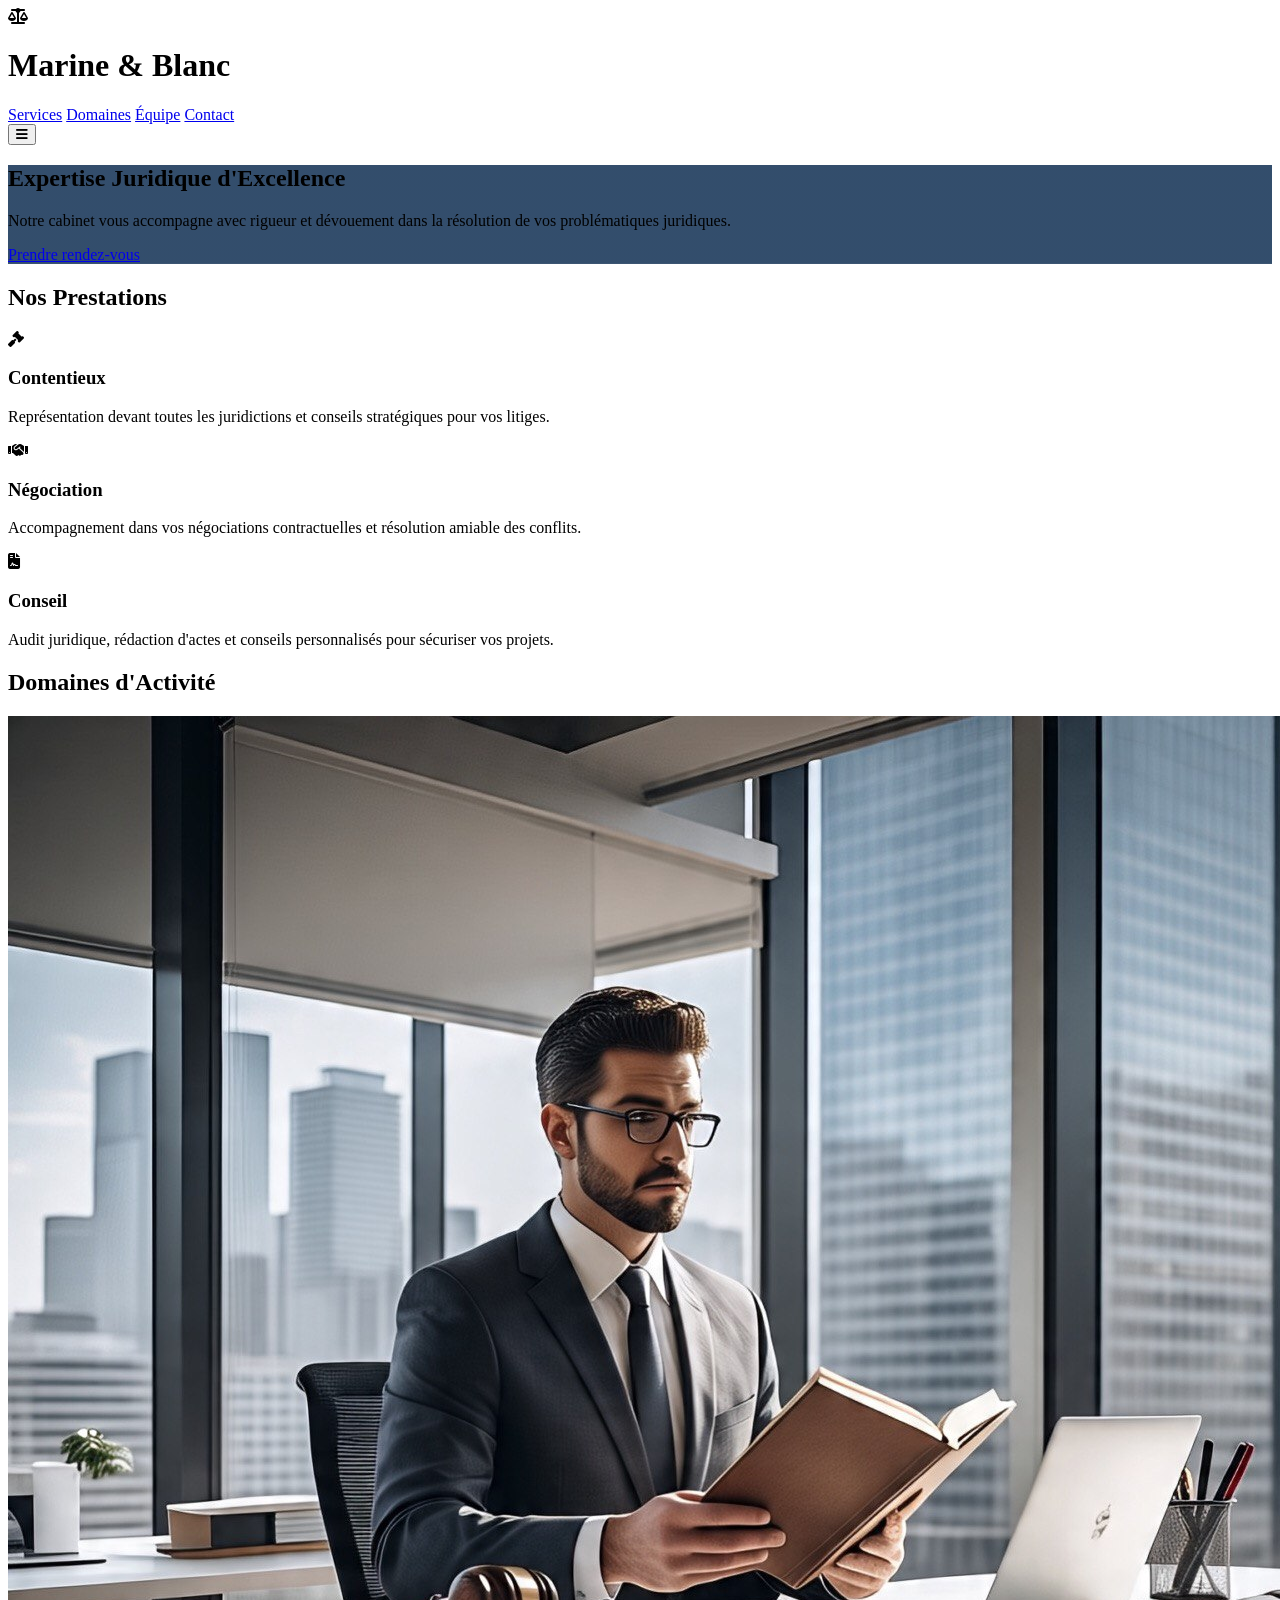
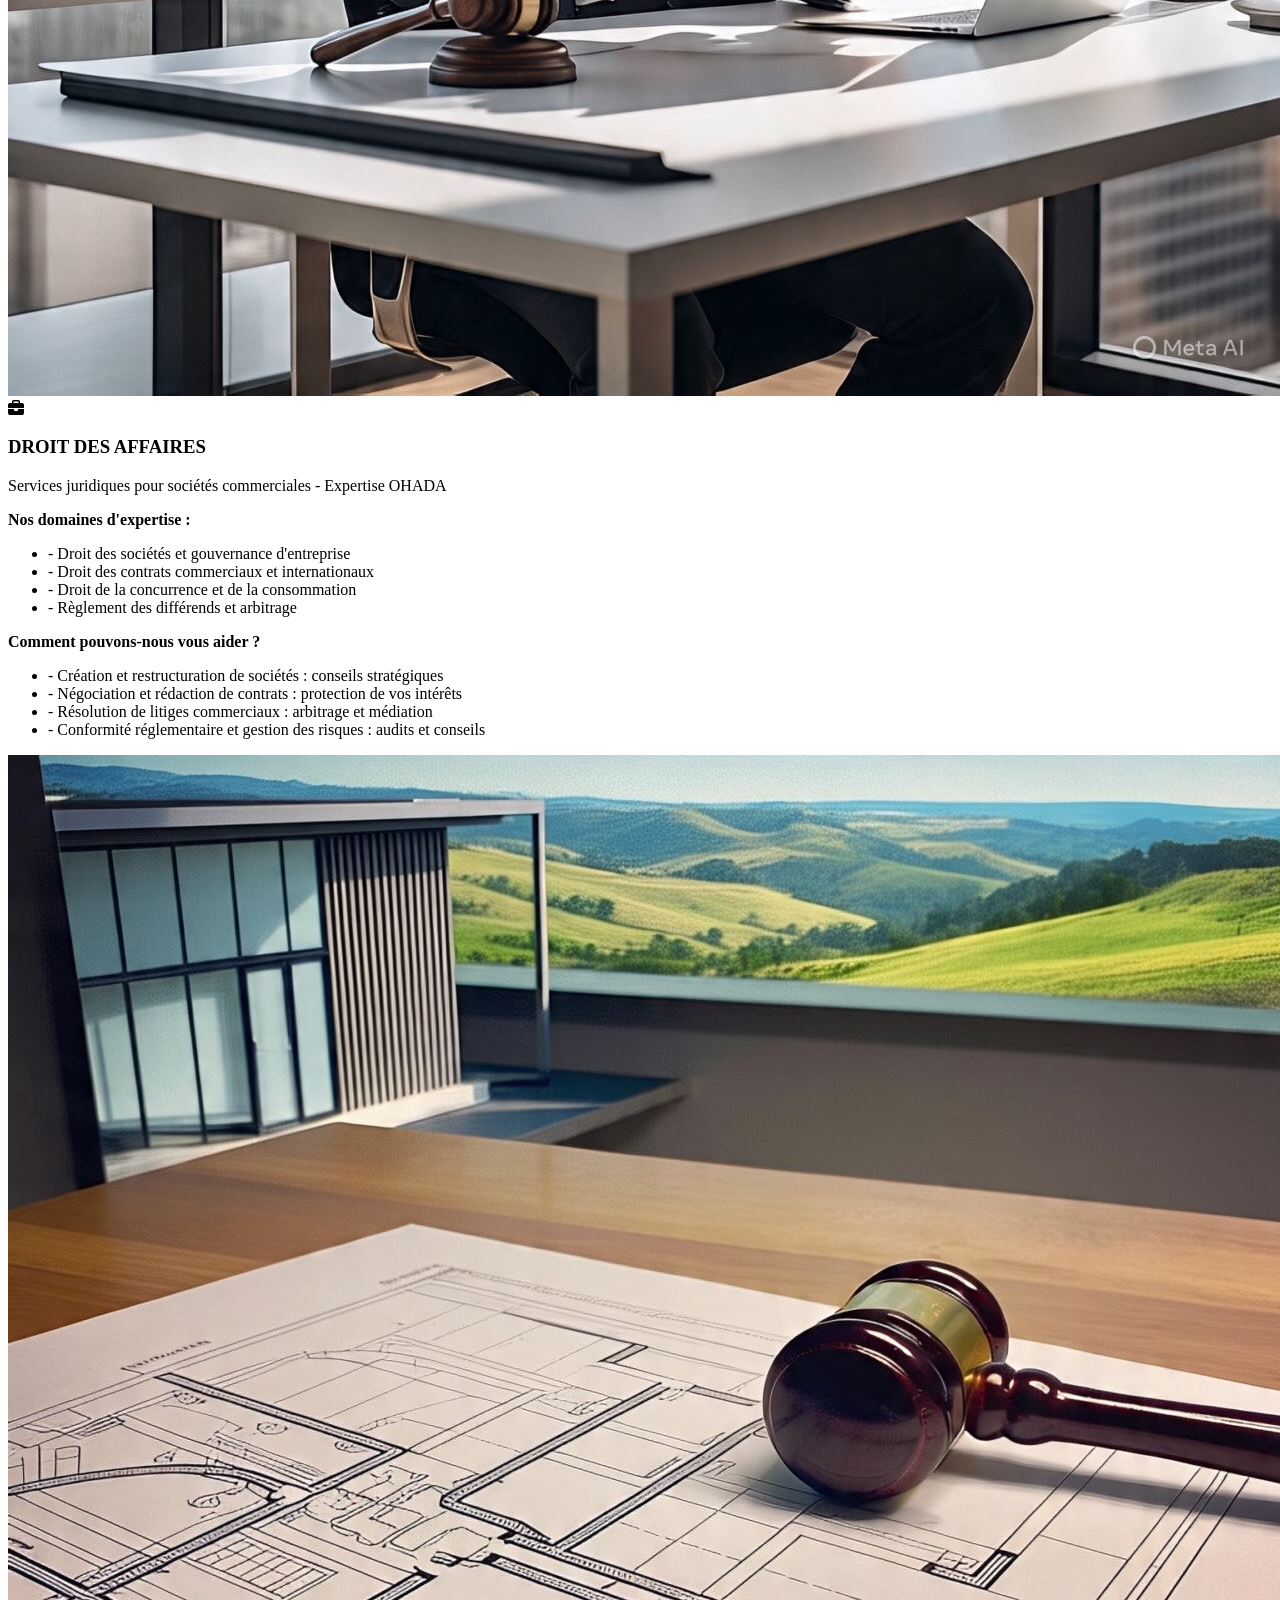
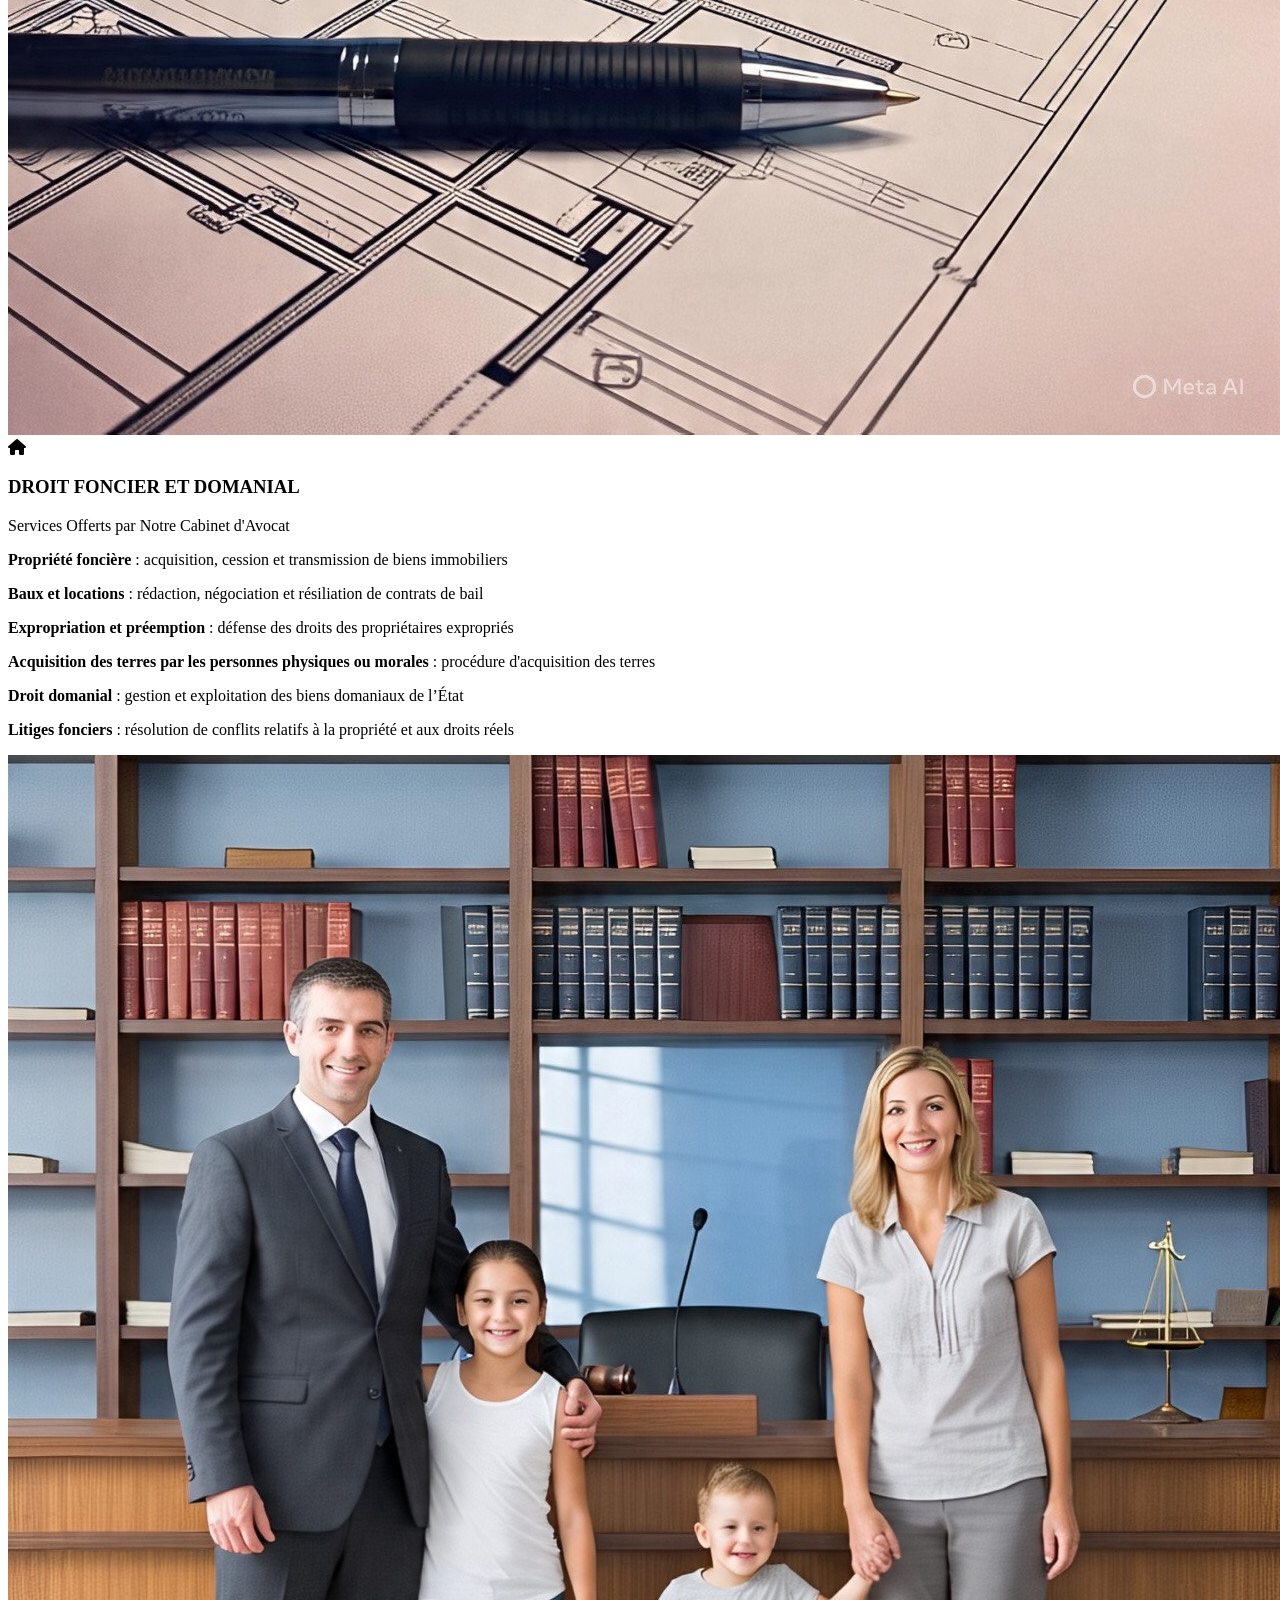
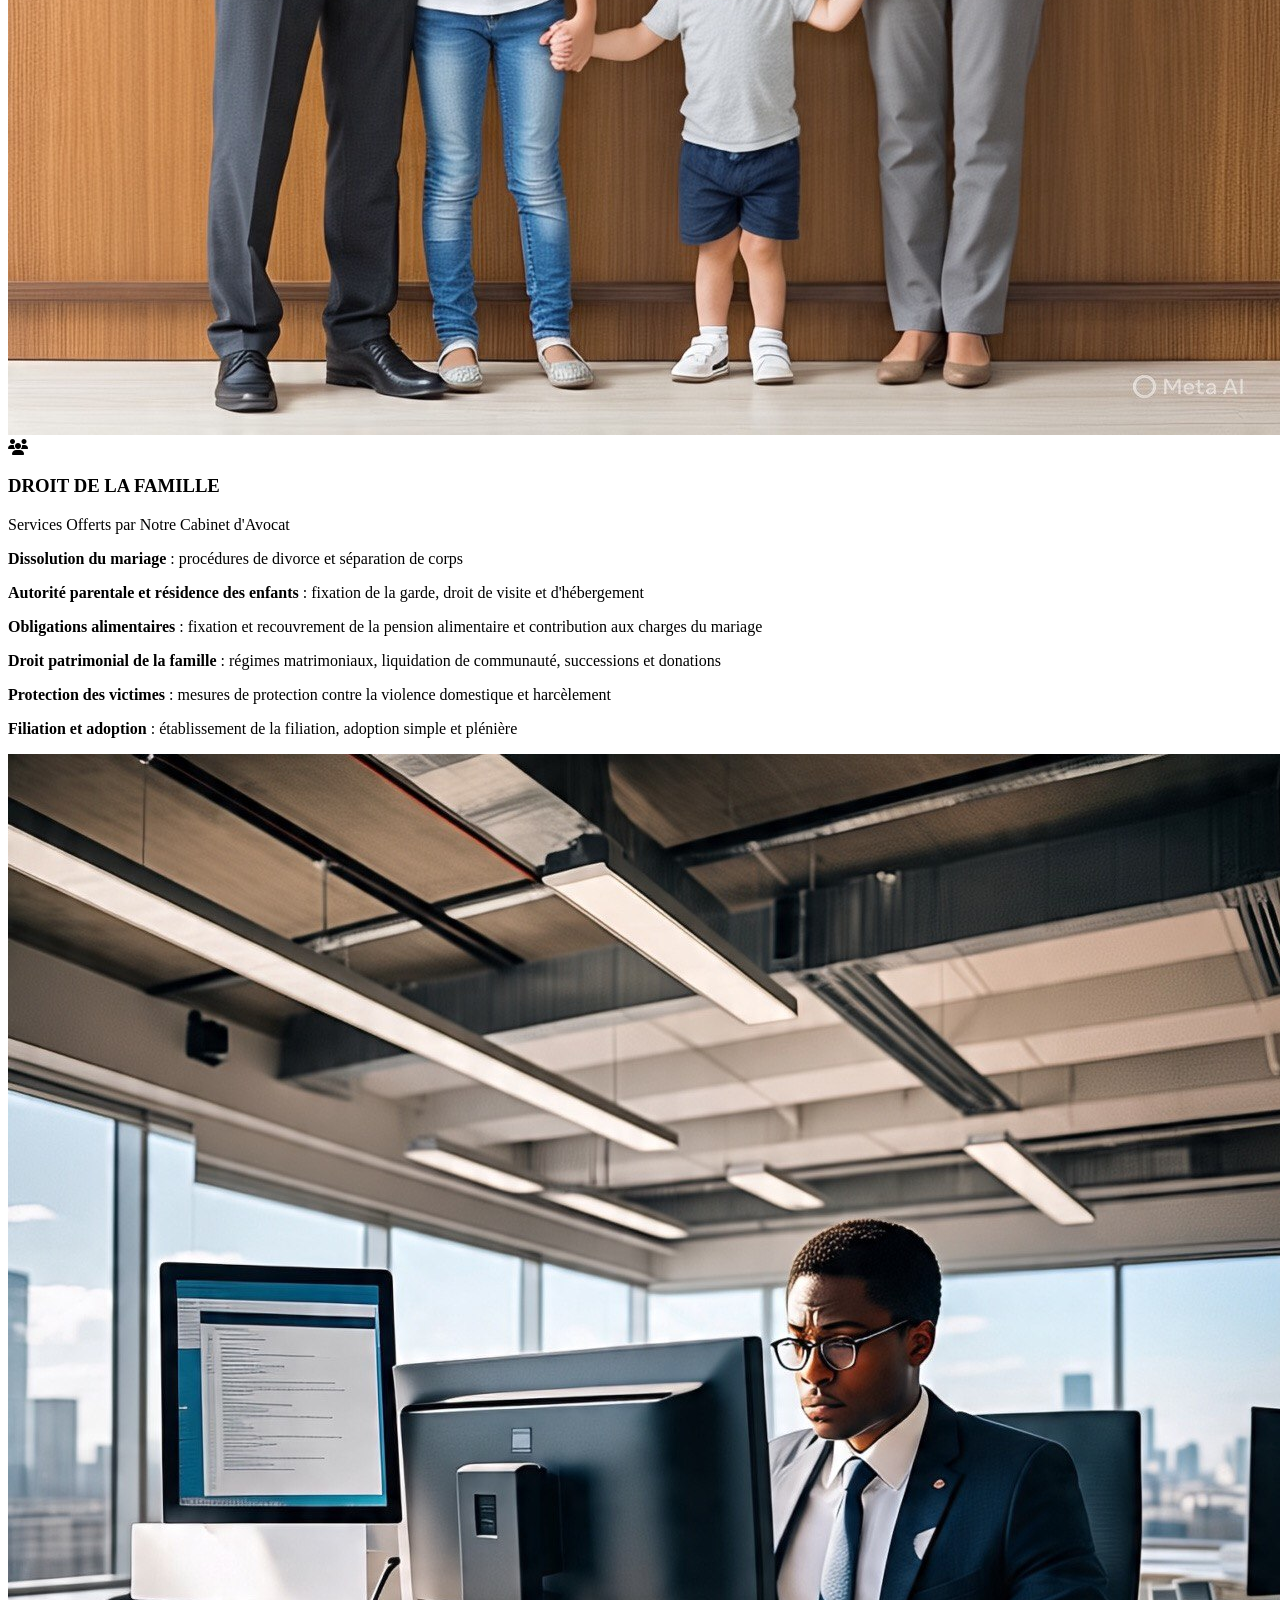
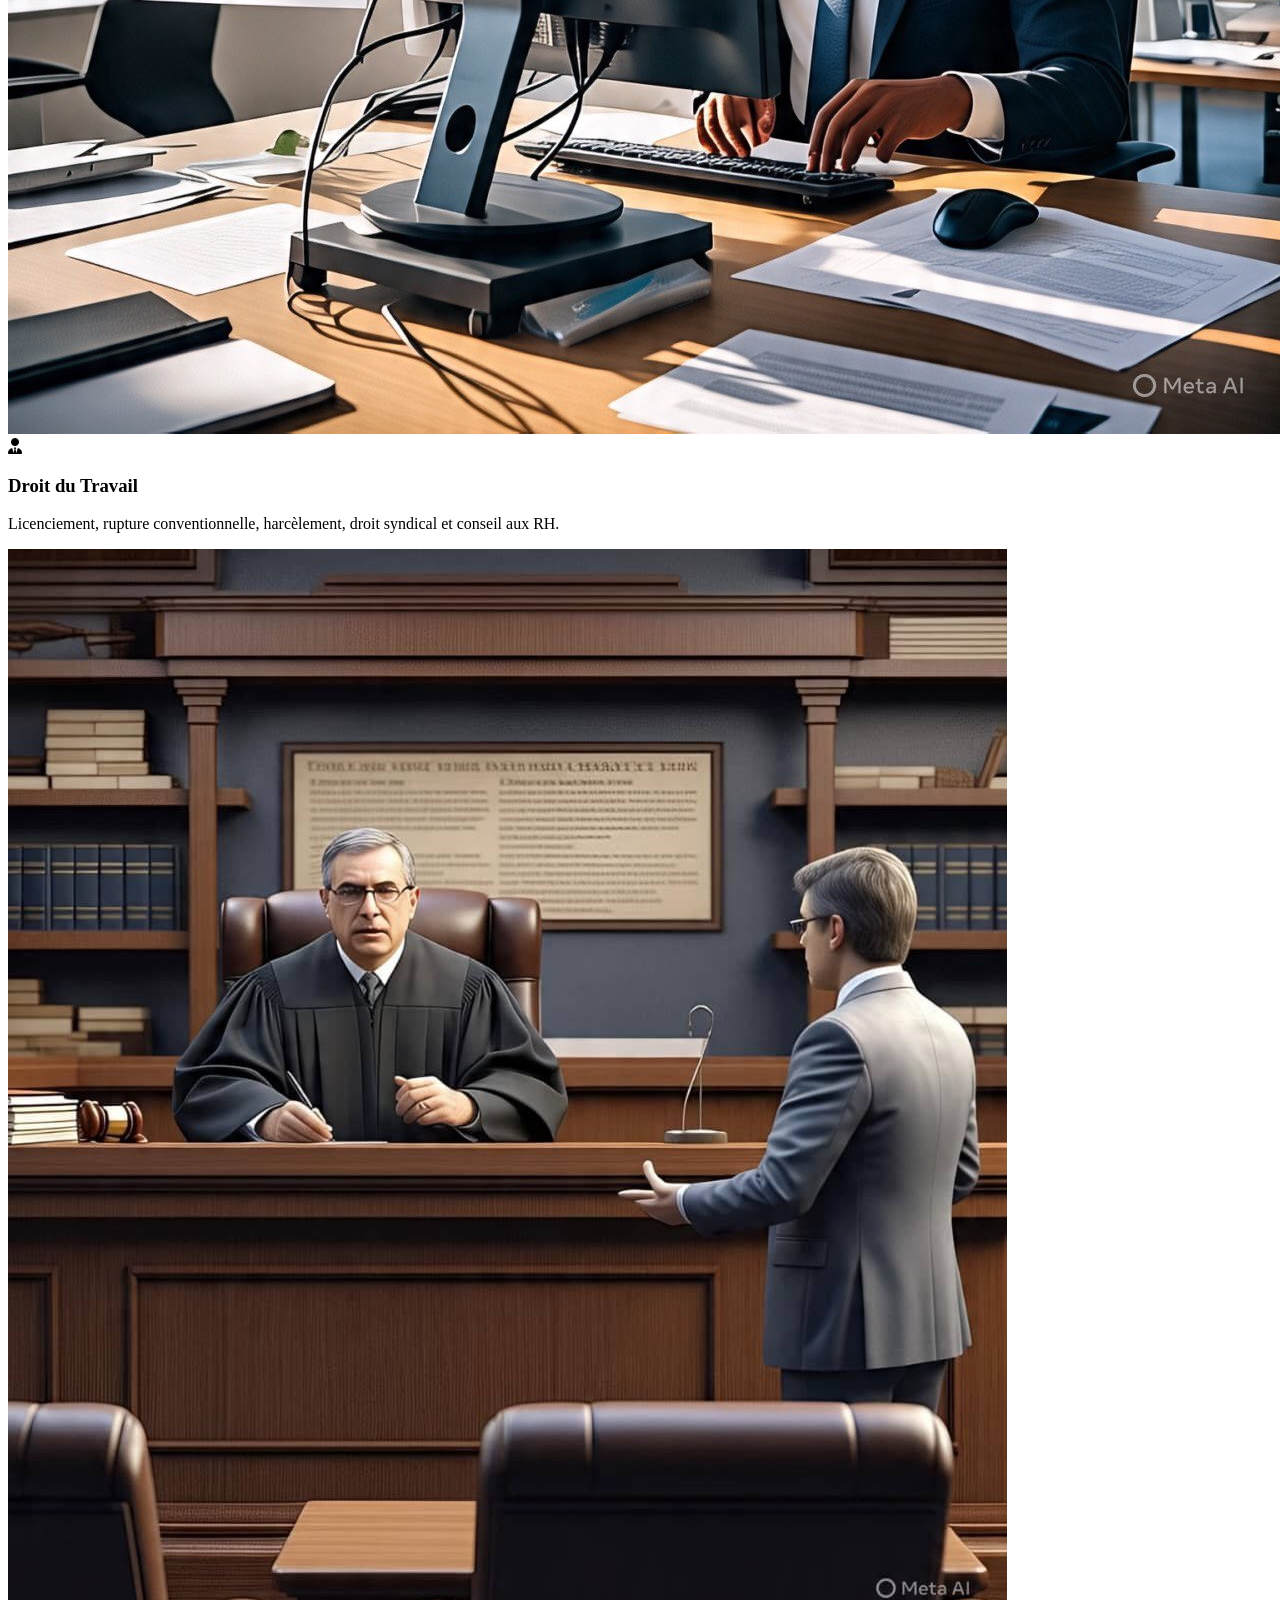
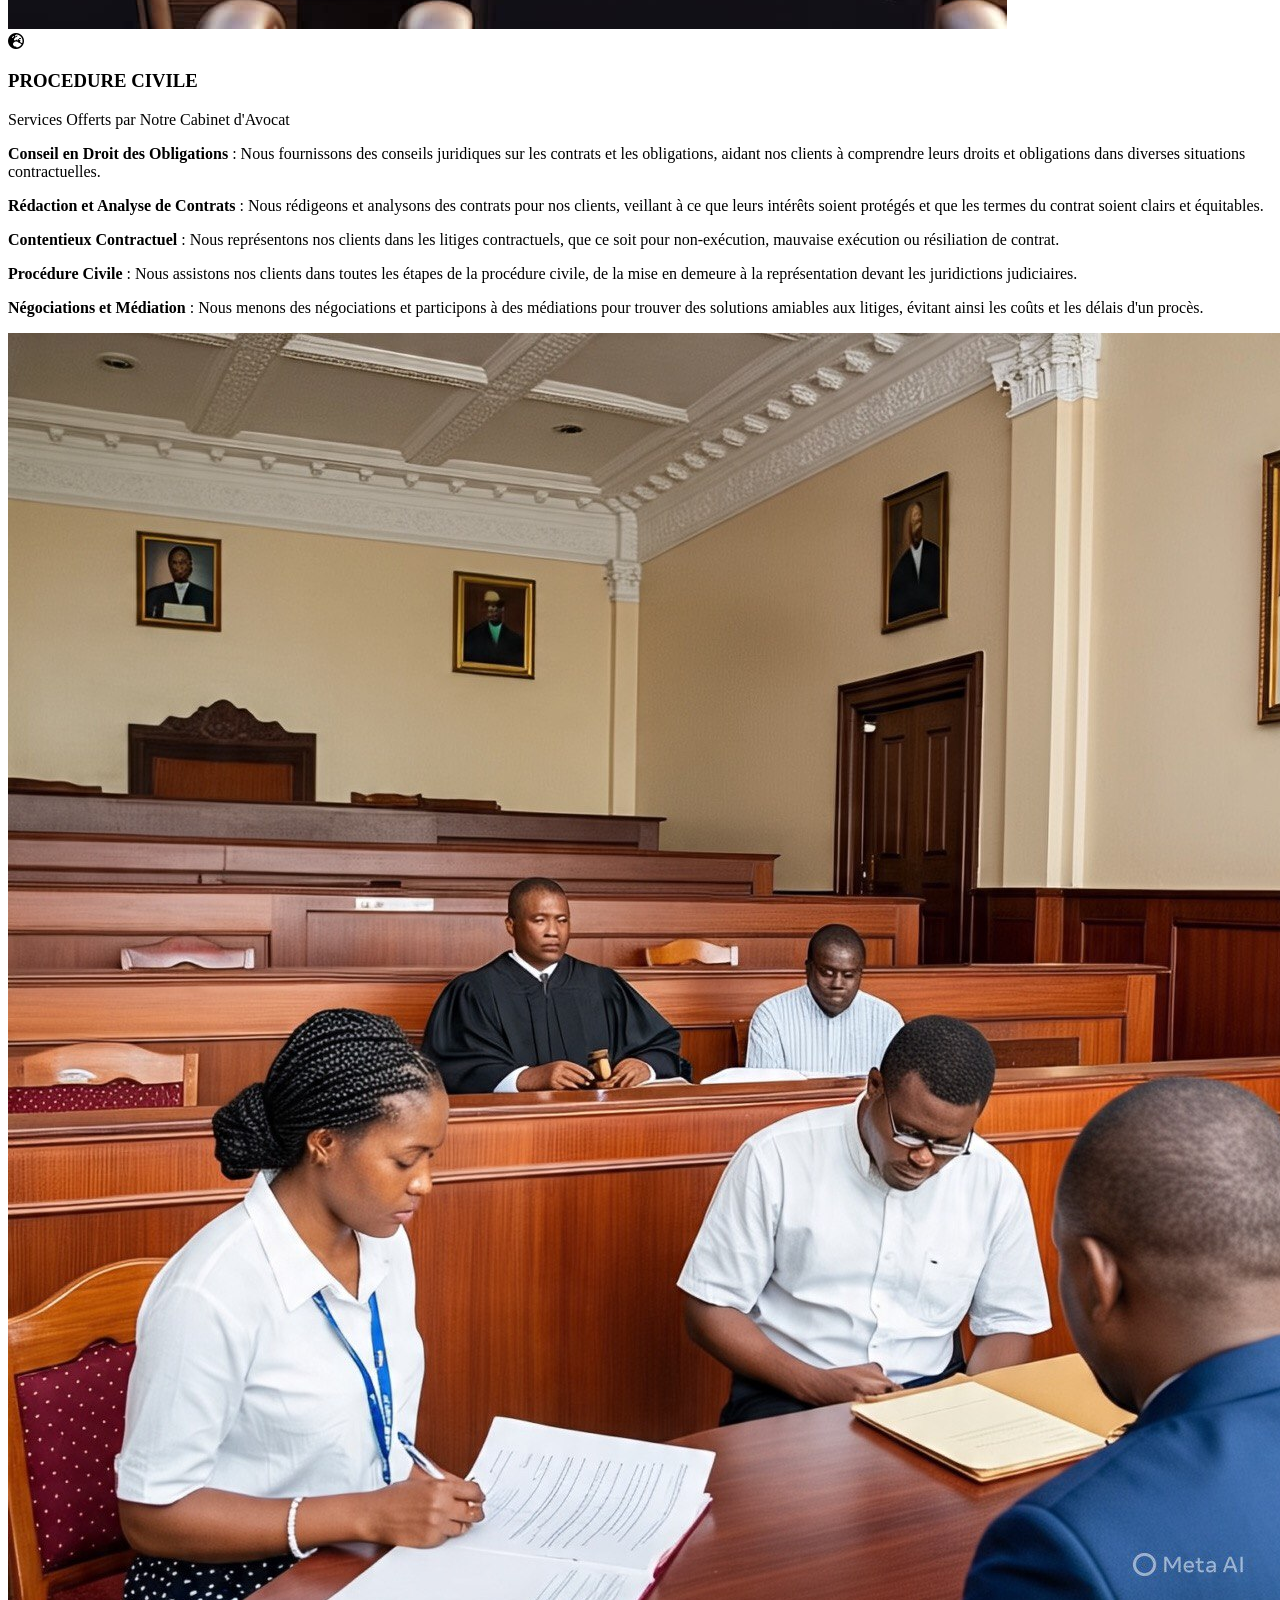
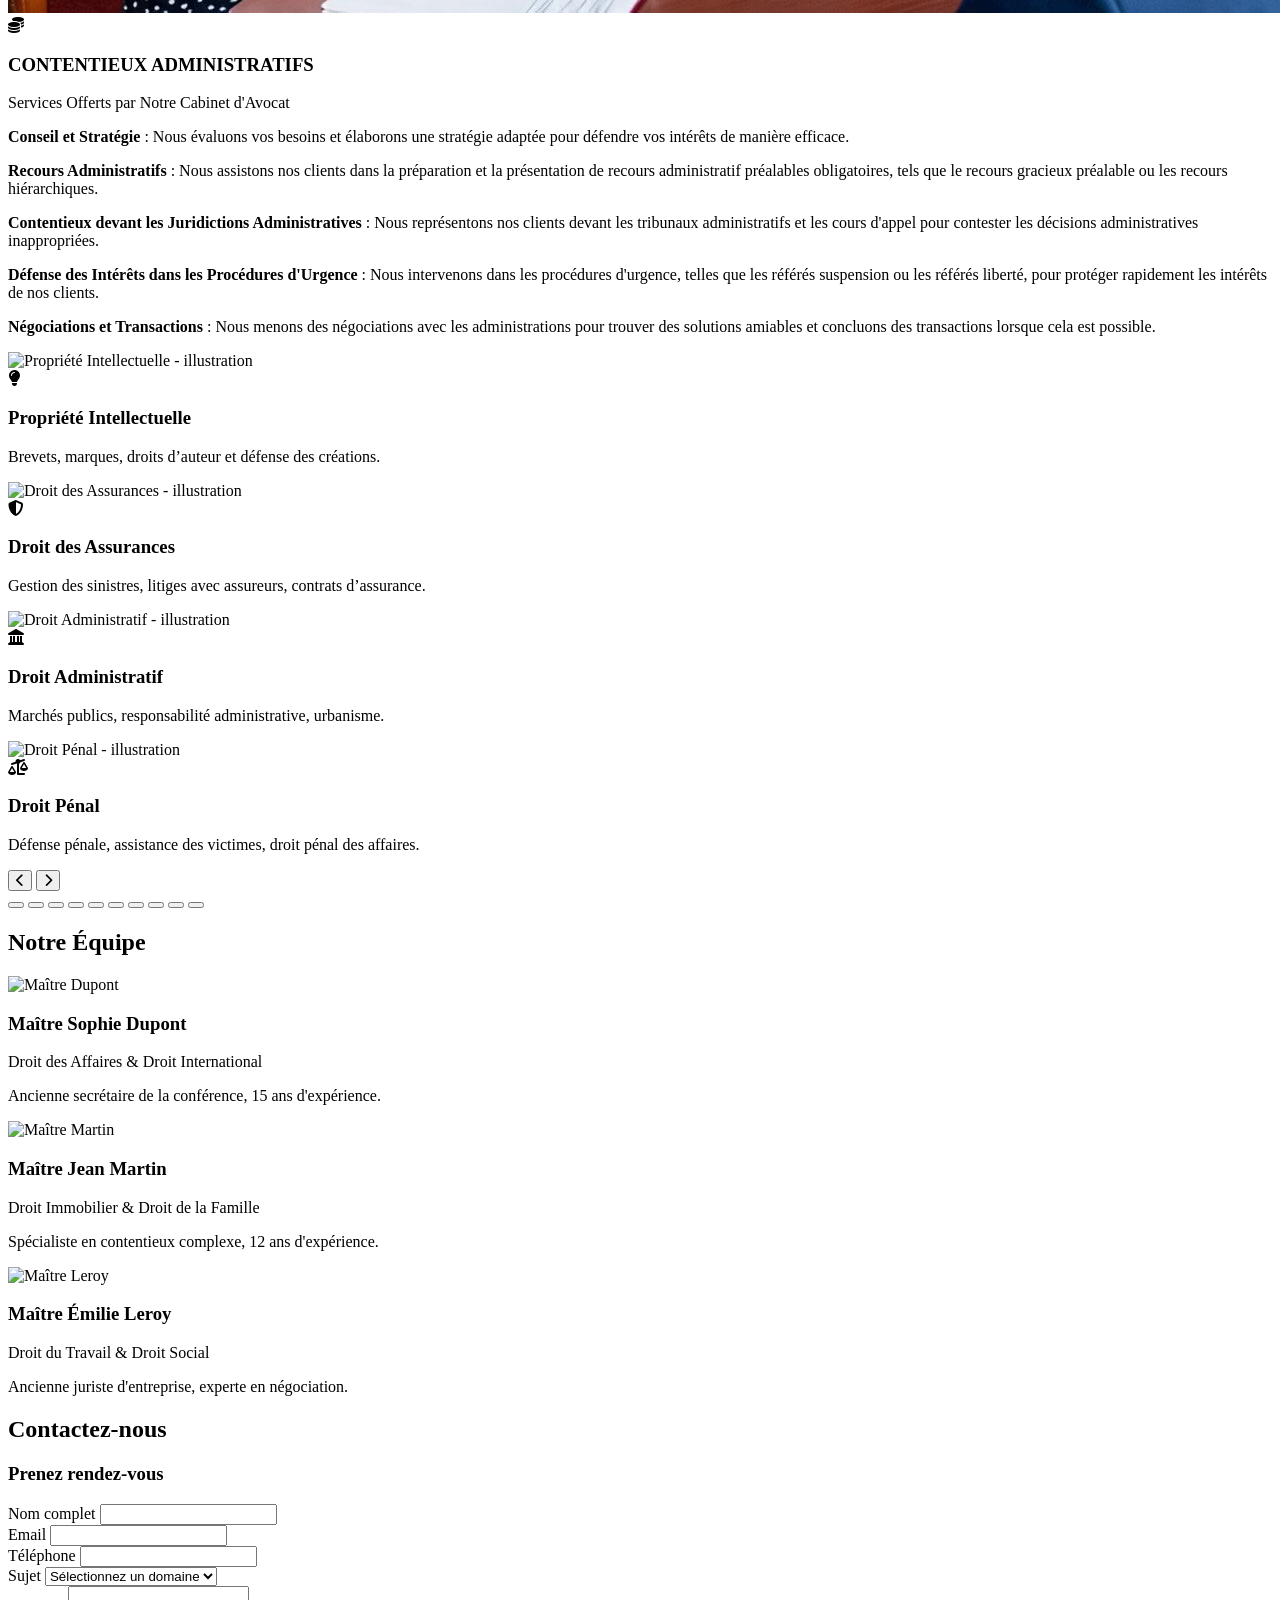
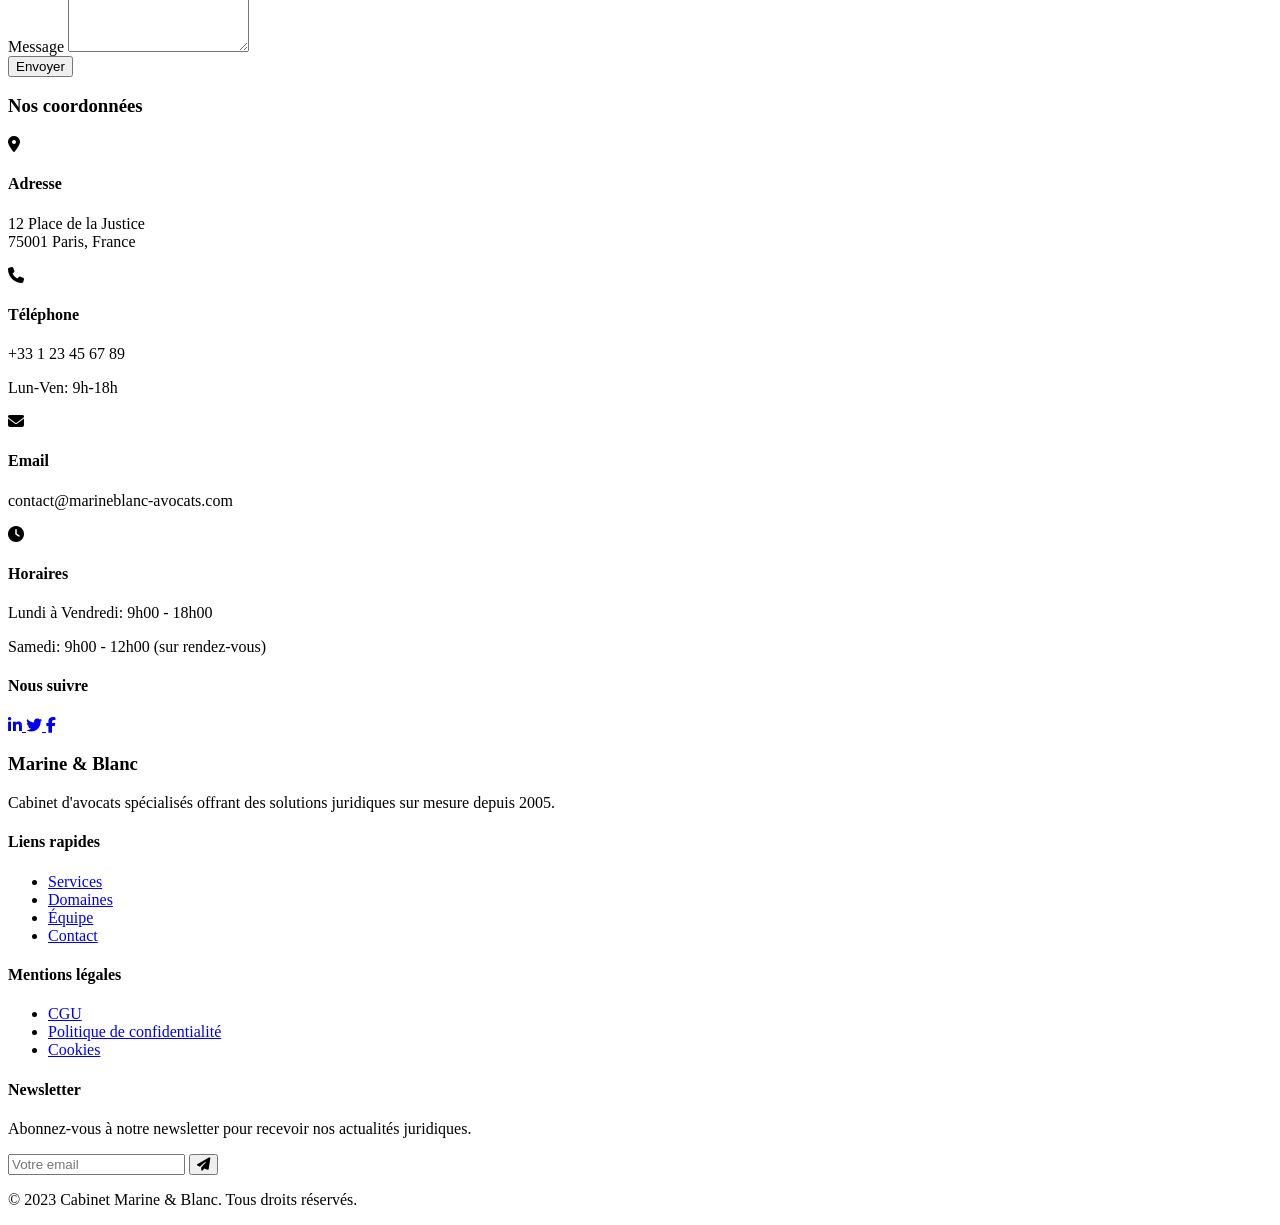
==== commit 6df1f524: "renew" ====
--- a/index.html
+++ b/index.html
@@ -1,345 +1,689 @@
 <!DOCTYPE html>
 <html lang="fr">
 <head>
-  <meta charset="UTF-8" />
-  <meta name="viewport" content="width=device-width, initial-scale=1.0"/>
-  <title>Firm Law</title>
-  <link rel="stylesheet" href="style.css" />
+    <meta charset="UTF-8">
+    <meta name="viewport" content="width=device-width, initial-scale=1.0">
+    <title>Cabinet d'Avocats Marine & Blanc</title>
     <script src="https://cdn.tailwindcss.com"></script>
-    <script src="https://cdn.jsdelivr.net/npm/daisyui@4.10.2"></script>
-    <link rel="stylesheet" href="https://cdnjs.cloudflare.com/ajax/libs/font-awesome/6.5.0/css/all.min.css" />
-<style>
-    .modal {
-      @apply fixed inset-0 bg-black bg-opacity-50 hidden items-center justify-center z-50;
-    }
-
-    .modal.show {
-      @apply flex;
-    }
-
-    .modal-content {
-      @apply bg-white rounded-2xl shadow-2xl p-8 w-full max-w-2xl transform transition-all duration-300 scale-95 opacity-0;
-    }
-
-    .modal.show .modal-content {
-      @apply scale-100 opacity-100;
-    }
-  </style>
+    <link rel="stylesheet" href="https://cdnjs.cloudflare.com/ajax/libs/font-awesome/6.4.0/css/all.min.css">
+    <style>
+        .hero-bg {
+            background-image: linear-gradient(rgba(0, 33, 71, 0.8), rgba(0, 33, 71, 0.8)), url('https://images.unsplash.com/photo-1589829545856-d10d557cf95f?ixlib=rb-4.0.3&ixid=M3wxMjA3fDB8MHxwaG90by1wYWdlfHx8fGVufDB8fHx8fA%3D%3D&auto=format&fit=crop&w=2070&q=80');
+            background-size: cover;
+            background-position: center;
+        }
+
+        .carousel-item {
+            transition: transform 0.5s ease;
+            min-width: 50%; /* Force deux éléments visibles simultanément */
+        }
+
+        .domain-card {
+            transition: all 0.3s ease;
+        }
+
+        .domain-card:hover {
+            transform: translateY(-5px);
+            box-shadow: 0 10px 20px rgba(0, 0, 0, 0.1);
+        }
+    </style>
 </head>
-<body >
-  <header>
-
-    <nav class="main-nav">
-      <div class="left-links">
-        <a href="#">Vos enjeux</a>
-        <a href="#carousel">Nos expertises</a>
-      </div>
-      <div class="logo">FIDAL</div>
-      <div class="right-links">
-        <a href="#carousel"><i class="fa fa-file-text fa-1x" style="color: white; "></i><em> Actualités</em></a>
-        <a href="#"><i class="fas fa-user" style="color: white;"></i><em>  About Us</em></a>
-        <a href="#"><i class="fas fa-envelope" style="color: white;"></i><em>  Contact</em></a>
-      </div>
-    </nav>
-  </header>
-
-  <div class="hero w-full h-auto ">
-    <p class="slogan">
-      Le droit,<br>
-      <span class="slash">/</span><em>une justice</em><br>
-      pour tous.
-    </p>
-
- <a href="#" class="engagements"><button id="openModal" class="  bg-white text-yellow-700  rounded-[30px] ">
-    Contactez nous
- </button></a>
-      <p class="m-6">
-          <br>
-      </p>
-  </div>
-
-  <div class="carousel " id="carousel">
-
-        <div class="list">
-            <div class="item">
-                <img src="img/img2.jpg" style="margin-left: 200px;">
-                <div class="introduce">
-                    <div class="title">Experts des domaines du:</div>
-                    <div class="topic">Droit Foncier et domanial</div>
-                      <div class="des">
-                      <p >Le droit foncier et domanial régit les relations juridiques liées à la propriété, l'utilisation et la gestion des biens immobiliers. Il couvre les aspects de propriété, de droits réels, de baux, d'expropriation et de litiges fonciers. Dans ce sens notre cabinet peut vous accompagner dans les domaines suivants :</p><br>
-
-                   <p>
-                            <em style="color: black; font-size: 20px;">Nos domaines d'expertise</em>
-                            <ul class="list-disc pl-6">
-                        <li>Propriété foncière* : acquisition, cession et transmission de biens immobiliers</li>
-<li>Baux et locations : rédaction, négociation et résiliation de contrats de bail</li>
-<li>Expropriation et préemption : défense des droits des propriétaires expropriés</li>
-<li>Acquisition des terres par les personnes physiques ou morales : procédure d'acquisition des terres</li>
-<li>Droit domanial : gestion et exploitation des biens domaniaux de l’État</li>
-                        <li>Litiges fonciers : résolution de conflits relatifs à la propriété et aux droits réels</li>
-                    </ul><br>
-
-                        <em style="color: black; font-size: 20px;">Comment pouvons-nous vous aider ?</em>
-                         <ul class="list-disc pl-6">
-                        <li>Conseils juridiques pour l’acquisition ou la cession d’un bien immobilier</li>
-<li>Représentation en justice pour défendre vos droits fonciers</li>
-<li>Négociation et rédaction de contrats de bail et de superficie</li>
-<li>Assistance pour la régularisation de titres fonciers</li>
-                              </ul>
-
-                        </p>
-
-
-
-                    </div>
-                    <a href="#" class="engagements"><button id="openModal" class="  bg-white text-yellow-700  rounded-[30px] ">
-                    Contactez nous
-                     </button></a>
-
-                </div>
-            </div>
-          <div class="item">
-                <img src="img/img1.jpg" style="margin-left: 200px;">
-                <div class="introduce">
-
-                    <div class="topic"> Droit des Affaires</div>
-                   <div class="des">
-
-                        <p ><em style="color: black; font-size: 20px;">Services juridiques pour sociétés commerciales - Expertise OHADA</em> <br>
-
-Le droit des affaires a pour objet l'étude des règles qui gouvernent les sociétés commerciales. Ces règles sont rigoureusement encadrés par l'Acte Uniforme OHADA ( Organisation pour l'harmonisation en Afrique du Droit des Affaires) qui harmonise les règles juridiques applicables aux sociétés commerciales. En tant que cabinet d'avocats spécialisé en droit des affaires, nous offrons des solutions juridiques personnalisées et complètes aux sociétés commerciales opérant dans l'espace OHADA.
-                        </p><br>
-                        <p>
-                            <em style="color: black; font-size: 20px;">Nos domaines d'expertise</em>
-                            <ul class="list-disc pl-6">
-                        <li>Droit des sociétés et gouvernance d'entreprise</li>
-<li>Droit des contrats commerciaux et internationaux</li>
-<li>Droit de la concurrence et de la consommation</li>
-<li>Règlement des différends et arbitrage</li>
-                    </ul><br>
-
-                        <em style="color: black; font-size: 20px;">Comment pouvons-nous vous aider ?</em>
-                         <ul class="list-disc pl-6">
-                        <li>Création et restructuration de sociétés : conseils stratégiques</li>
-<li>Négociation et rédaction de contrats : protection de vos intérêts</li>
-<li>Résolution de litiges commerciaux : arbitrage et médiation</li>
-<li>Conformité réglementaire et gestion des risques : audits et conseils</li>
-                              </ul>
-
-                        </p>
-
-
-                        </div>
-                    <a href="#" class="engagements"><button id="openModal" class="  bg-white text-yellow-700  rounded-[30px] ">
-    Contactez nous
- </button></a>
-
-                </div>
-            </div>
-          <div class="item">
-                <img src="img/img3.png" style="margin-left: 200px;">
-                <div class="introduce" >
-
-                    <div class="topic">Droit du travail</div>
-                    <div class="des">
-
-
-                        </div>
-                    <a href="#" class="engagements"><button id="openModal" class="  bg-white text-yellow-700  rounded-[30px] ">
-    Contactez nous
- </button></a>
-
-                </div>
-            </div>
-            <div class="item">
-                <img src="img/img4.png" style="margin-left: 200px;">
-                <div class="introduce" >
-
-                    <div class="topic">Contentieux administratif</div>
-                  <div class="des">
-
-                    <p> Le contentieux administratif désigne l'ensemble des litiges qui opposent un particulier ou à une personne publique (État, collectivité territoriale, établissement public) ou à une personne privée exerçant une mission de service public. Ces litiges peuvent concerner divers domaines tels que les autorisations administratives, les contrats publics, les décisions fiscales ou encore les sanctions disciplinaires. Le contentieux administratif est soumis à des règles spécifiques et est généralement porté devant les juridictions administratives, comme les tribunaux administratifs.</p><br>
-
-<p>
-<em style="color: black; font-size: 20px;">Services Offerts par Notre Cabinet d'Avocat</em>
-                        <ul class="list-disc pl-6">
- <li> Conseil et Stratégie : Nous évaluons vos besoins et élaborons une stratégie adaptée pour défendre vos intérêts de manière efficace.</li>
- <li> Recours Administratifs : Nous assistons nos clients dans la préparation et la présentation de recours administratif préalables obligatoires, tels que le recours gracieux préalable ou les recours hiérarchiques.</li>
- <li> Contentieux devant les Juridictions Administratives : Nous représentons nos clients devant les tribunaux administratifs et les cours d'appel  pour contester les décisions administratives inappropriées.</li>
- <li> Défense des Intérêts dans les Procédures d'Urgence : Nous intervenons dans les procédures d'urgence, telles que les référés suspension ou les référés liberté, pour protéger rapidement les intérêts de nos clients.</li>
- <li> Négociations et Transactions : Nous menons des négociations avec les administrations pour trouver des solutions amiables et concluons des transactions lorsque cela est possible.</li>
-
-                    </ul> </div>
-
-                  <a href="#" class="engagements"><button id="openModal" class="  bg-white text-yellow-700  rounded-[30px] ">
-    Contactez nous
- </button></a>
-
-                </div>
-            </div>
-            <div class="item">
-                <img src="img/img5.jpg" style="margin-left: 200px;">
-                <div class="introduce" >
-
-                    <div class="topic">Droit des Obligations et Procédure Civil</div>
-                   <div class="des">
-                   <p> La procédure civile définit les règles et les étapes à suivre pour résoudre les litiges civils devant les juridictions judiciaires. Elle encadre les différentes phases du procès civil, de l'introduction de l'instance à la décision finale et aux éventuels recours. Une bonne compréhension de la procédure civile est cruciale pour défendre efficacement ses droits et intérêts devant les tribunaux.</p><br>
-
-                        <p>
-<em style="color: black; font-size: 20px;">Services Offerts par Notre Cabinet d'Avocat</em>
-
-
- <ul class="list-disc pl-6">
- <li>Conseil en Droit des Obligations : Nous fournissons des conseils juridiques sur les contrats et les obligations, aidant nos clients à comprendre leurs droits et obligations dans diverses situations contractuelles.</li>
-<li>Rédaction et Analyse de Contrats : Nous rédigeons et analysons des contrats pour nos clients, veillant à ce que leurs intérêts soient protégés et que les termes du contrat soient clairs et équitables.</li>
-                        <li>Contentieux Contractuel : Nous représentons nos clients dans les litiges contractuels, que ce soit pour non-exécution, mauvaise exécution ou résiliation de contrat.</li>
- <li>Procédure Civile : Nous assistons nos clients dans toutes les étapes de la procédure civile, de la mise en demeure à la représentation devant les juridictions judiciaires.</li>
- <li>Négociations et Médiation : Nous menons des négociations et participons à des médiations pour trouver des solutions amiables aux litiges, évitant ainsi les coûts et les délais d'un procès.</li>
-
-                    </ul></p>
-
-                    </div>
-                    <a href="#" class="engagements"><button id="openModal" class="  bg-white text-yellow-700  rounded-[30px] ">
-    Contactez nous
- </button></a>
-
-                </div>
-            </div>
-
+<body class="font-sans">
+    <!-- Header -->
+    <header class="bg-white shadow-md">
+        <div class="container mx-auto px-4 py-4 flex justify-between items-center">
+            <div class="flex items-center">
+                <div class="bg-blue-900 text-white p-3 rounded-lg mr-3">
+                    <i class="fas fa-balance-scale text-2xl"></i>
+                </div>
+                <h1 class="text-2xl font-bold text-blue-900">Marine & Blanc</h1>
+            </div>
+            <nav class="hidden md:flex space-x-8">
+                <a href="#services" class="text-blue-900 hover:text-blue-700 font-medium">Services</a>
+                <a href="#domaines" class="text-blue-900 hover:text-blue-700 font-medium">Domaines</a>
+                <a href="#equipe" class="text-blue-900 hover:text-blue-700 font-medium">Équipe</a>
+                <a href="#contact" class="text-blue-900 hover:text-blue-700 font-medium">Contact</a>
+            </nav>
+            <button class="md:hidden text-blue-900">
+                <i class="fas fa-bars text-2xl"></i>
+            </button>
         </div>
-      <div class="bg_carousel"></div>
-      <div class="arrows">
-            <button id="prev"><</button>
-            <button id="next">></button>
+    </header>
+
+    <!-- Hero Section -->
+    <section class="hero-bg text-white py-20 md:py-32">
+        <div class="container mx-auto px-4 text-center">
+            <h1 class="text-4xl md:text-6xl font-bold mb-6">Expertise Juridique d'Excellence</h1>
+            <p class="text-xl md:text-2xl mb-8 max-w-3xl mx-auto">Notre cabinet vous accompagne avec rigueur et dévouement dans la résolution de vos problématiques juridiques.</p>
+            <a href="#contact" class="bg-white text-blue-900 font-bold py-3 px-8 rounded-lg hover:bg-gray-100 transition duration-300 inline-block">Prendre rendez-vous</a>
         </div>
-
-  </div>
-  <div class="content-container">
-        <div class="text-content">
-            <h2>“Une expertise juridique au service de vos besoins”</h2>
-
-            <p>At FIDAL, we combine deep legal knowledge with practical business understanding to deliver solutions that meet our clients' most complex challenges. Our team of dedicated professionals brings together diverse perspectives and specialized skills.</p>
-
+    </section>
+
+    <!-- Services Section -->
+    <section id="services" class="py-16 bg-white">
+        <div class="container mx-auto px-4">
+            <h2 class="text-3xl font-bold text-center text-blue-900 mb-12">Nos Prestations</h2>
+            <div class="grid md:grid-cols-3 gap-8">
+                <div class="bg-blue-50 p-8 rounded-lg border border-blue-100">
+                    <div class="bg-blue-900 text-white p-4 rounded-full w-16 h-16 flex items-center justify-center mb-6 mx-auto">
+                        <i class="fas fa-gavel text-2xl"></i>
+                    </div>
+                    <h3 class="text-xl font-bold text-blue-900 mb-4 text-center">Contentieux</h3>
+                    <p class="text-gray-700 text-center">Représentation devant toutes les juridictions et conseils stratégiques pour vos litiges.</p>
+                </div>
+                <div class="bg-blue-50 p-8 rounded-lg border border-blue-100">
+                    <div class="bg-blue-900 text-white p-4 rounded-full w-16 h-16 flex items-center justify-center mb-6 mx-auto">
+                        <i class="fas fa-handshake text-2xl"></i>
+                    </div>
+                    <h3 class="text-xl font-bold text-blue-900 mb-4 text-center">Négociation</h3>
+                    <p class="text-gray-700 text-center">Accompagnement dans vos négociations contractuelles et résolution amiable des conflits.</p>
+                </div>
+                <div class="bg-blue-50 p-8 rounded-lg border border-blue-100">
+                    <div class="bg-blue-900 text-white p-4 rounded-full w-16 h-16 flex items-center justify-center mb-6 mx-auto">
+                        <i class="fas fa-file-contract text-2xl"></i>
+                    </div>
+                    <h3 class="text-xl font-bold text-blue-900 mb-4 text-center">Conseil</h3>
+                    <p class="text-gray-700 text-center">Audit juridique, rédaction d'actes et conseils personnalisés pour sécuriser vos projets.</p>
+                </div>
+            </div>
         </div>
-
-        <div class="flip-card-container">
-            <div class="flip-card">
-                <div class="flip-card-front">
-                    <img src="https://images.unsplash.com/photo-1589829545856-d10d557cf95f?ixlib=rb-4.0.3&ixid=M3wxMjA3fDB8MHxwaG90by1wYWdlfHx8fGVufDB8fHx8fA%3D%3D&auto=format&fit=crop&w=800&q=80" alt="FIDAL Lawyer">
-                </div>
-                <div class="flip-card-back">
-                    <h3>Maître Junior Kenmogne</h3>
-                    <p>Partner specializing in corporate law and M&A transactions with over 15 years of experience advising international clients.</p>
-
-                    <div class="contact-info">
-                        <div class="contact-item">
-                            <div class="contact-icon">
+    </section>
+
+    <!-- Domaines Carousel -->
+    <section id="domaines" class="py-16 bg-blue-50">
+        <div class="container mx-auto px-4">
+            <h2 class="text-3xl font-bold text-center text-blue-900 mb-12">Domaines d'Activité</h2>
+
+            <div class="relative overflow-hidden">
+                <div class="flex transition-transform duration-500 ease-in-out" id="carousel">
+                    <!-- Domain 1 -->
+                    <div class="carousel-item min-w-full md:min-w-1/2 lg:min-w-1/3 px-4">
+                        <div class="domain-card bg-white p-6 rounded-lg shadow-md h-full">
+                            <div class="flex flex-col items-center md:flex-row md:items-start gap-4">
+                                <!-- Image agrandie sur mobile, taille normale sur md+ -->
+                                <img src="img/2.jpg" alt="Droit des Affaires - illustration"
+                                    class="w-64 h-64 md:w-32 md:h-32 object-cover rounded flex-shrink-0 mb-1 md:mb-0">
+                                <div class="flex-1 w-full md:ml-12 flex flex-col items-center md:items-start">
+                                    <!-- Titre centré sous l'image sur mobile, à droite sur md+ -->
+                                    <div class="flex flex-col items-center md:flex-row md:items-center mb-2 w-full">
+                                        <div class="hidden bg-blue-900 text-white p-3 rounded-lg mr-0 md:mr-4 mb-2 md:mb-0">
+                                            <i class=" fas fa-briefcase"></i>
+                                        </div>
+                                        <h3 class="text-lg md:text-xl font-bold text-blue-900 text-center md:text-left w-full">
+                                            DROIT DES AFFAIRES
+                                        </h3>
+                                    </div>
+                                    <!-- Détails masqués sur mobile, visibles sur md+ -->
+                                    <div class="hidden md:block w-full">
+                                        <p class="text-gray-700 flex flex-col gap-4">
+                                            Services juridiques pour sociétés commerciales - Expertise OHADA
+                                            <p class="p-2 "><b class ="font-bold text-blue-900">Nos domaines d'expertise :</b>
+                                                <ul>
+                                                    <li> - Droit des sociétés et gouvernance d'entreprise</li>
+                                                    <li> - Droit des contrats commerciaux et internationaux</li>
+                                                    <li> - Droit de la concurrence et de la consommation</li>
+                                                    <li> - Règlement des différends et arbitrage</li>
+                                                </ul>
+                                            </p>
+                                            <p class="p-2 "><b class ="font-bold text-blue-900">Comment pouvons-nous vous aider ?</b> <ul>
+                                                    <li> - Création et restructuration de sociétés : conseils stratégiques</li>
+                                                    <li> - Négociation et rédaction de contrats : protection de vos intérêts</li>
+                                                    <li> - Résolution de litiges commerciaux : arbitrage et médiation</li>
+                                                    <li> - Conformité réglementaire et gestion des risques : audits et conseils</li>
+                                                </ul>
+                                            </p>
+                                        </p>
+                                    </div>
+                                </div>
+                            </div>
+                        </div>
+                    </div>
+
+                    <!-- Domain 2 -->
+                    <div class="carousel-item min-w-full md:min-w-1/2 lg:min-w-1/3 px-4">
+                        <div class="domain-card bg-white p-6 rounded-lg shadow-md h-full">
+                            <div class="flex flex-col items-center md:flex-row md:items-start gap-4">
+                                <!-- Image agrandie sur mobile, taille normale sur md+ -->
+                                <img src="img/1.jpg" alt="Droit Immobilier - illustration"
+                                    class="w-64 h-64 md:w-32 md:h-32 object-cover rounded flex-shrink-0 mb-2 md:mb-0">
+                                <div class="flex-1 w-full md:ml-12 flex flex-col items-center md:items-start">
+                                    <!-- Titre centré sous l'image sur mobile, à droite sur md+ -->
+                                    <div class="flex flex-col items-center md:flex-row md:items-center mb-2 w-full">
+                                        <div class="hidden bg-blue-900 text-white p-3 rounded-lg mr-0 md:mr-4 mb-2 md:mb-0">
+                                            <i class="hidden fas fa-home"></i>
+                                        </div>
+                                        <h3 class="text-lg md:text-xl font-bold text-blue-900 text-center md:text-left w-full">
+                                            DROIT FONCIER ET DOMANIAL
+                                        </h3>
+                                    </div>
+                                    <!-- Détails masqués sur mobile, visibles sur md+ -->
+                                    <div class="hidden md:block w-full">
+                                        <p class="text-gray-700 flex flex-col gap-4">
+                                            Services Offerts par Notre Cabinet d'Avocat
+                                            <p class="p-2"><b class="font-bold text-blue-900">Propriété foncière</b> : acquisition, cession et transmission de biens immobiliers</p>
+                                            <p class="p-2"><b class="font-bold text-blue-900">Baux et locations</b> : rédaction, négociation et résiliation de contrats de bail</p>
+                                            <p class="p-2"><b class="font-bold text-blue-900">Expropriation et préemption</b> : défense des droits des propriétaires expropriés</p>
+                                            <p class="p-2"><b class="font-bold text-blue-900">Acquisition des terres par les personnes physiques ou morales</b> : procédure d'acquisition des terres</p>
+                                            <p class="p-2"><b class="font-bold text-blue-900">Droit domanial</b> : gestion et exploitation des biens domaniaux de l’État</p>
+                                            <p class="p-2"><b class="font-bold text-blue-900">Litiges fonciers</b> : résolution de conflits relatifs à la propriété et aux droits réels</p>
+                                        </p>
+                                    </div>
+                                </div>
+                            </div>
+                        </div>
+                    </div>
+
+                    <!-- Domain 3 -->
+                    <div class="carousel-item min-w-full md:min-w-1/2 lg:min-w-1/3 px-4">
+                        <div class="domain-card bg-white p-6 rounded-lg shadow-md h-full">
+                            <div class="flex flex-col items-center md:flex-row md:items-start gap-4">
+                                <!-- Image agrandie sur mobile, taille normale sur md+ -->
+                                <img src="img/3.jpg" alt="Droit de la Famille - illustration"
+                                    class="w-64 h-64  md:w-32 md:h-32 object-cover rounded flex-shrink-0 mb-2 md:mb-0">
+                                <div class="flex-1 w-full md:ml-12 flex flex-col items-center md:items-start">
+                                    <!-- Titre centré sous l'image sur mobile, à droite sur md+ -->
+                                    <div class="flex flex-col items-center md:flex-row md:items-center mb-2 w-full">
+                                        <div class="hidden bg-blue-900 text-white p-3 rounded-lg mr-0 md:mr-4 mb-2 md:mb-0">
+                                            <i class="hidden fas fa-users"></i>
+                                        </div>
+                                        <h3 class="text-lg md:text-xl font-bold text-blue-900 text-center md:text-left w-full">
+                                            DROIT DE LA FAMILLE
+                                        </h3>
+                                    </div>
+                                    <!-- Détails masqués sur mobile, visibles sur md+ -->
+                                    <div class="hidden md:block w-full">
+                                        <p class="text-gray-700 flex flex-col gap-4">
+                                            Services Offerts par Notre Cabinet d'Avocat
+                                            <p class="p-2"><b class="font-bold text-blue-900">Dissolution du mariage</b> : procédures de divorce et séparation de corps</p>
+                                            <p class="p-2"><b class="font-bold text-blue-900">Autorité parentale et résidence des enfants</b> : fixation de la garde, droit de visite et d'hébergement</p>
+                                            <p class="p-2"><b class="font-bold text-blue-900">Obligations alimentaires</b> : fixation et recouvrement de la pension alimentaire et contribution aux charges du mariage</p>
+                                            <p class="p-2"><b class="font-bold text-blue-900">Droit patrimonial de la famille</b> : régimes matrimoniaux, liquidation de communauté, successions et donations</p>
+                                            <p class="p-2"><b class="font-bold text-blue-900">Protection des victimes</b> : mesures de protection contre la violence domestique et harcèlement</p>
+                                            <p class="p-2"><b class="font-bold text-blue-900">Filiation et adoption</b> : établissement de la filiation, adoption simple et plénière</p>
+                                        </p>
+                                    </div>
+                                </div>
+                            </div>
+                        </div>
+                    </div>
+
+                    <!-- Domain 4 -->
+                    <div class="carousel-item min-w-full md:min-w-1/2 lg:min-w-1/3 px-4">
+                        <div class="domain-card bg-white p-6 rounded-lg shadow-md h-full">
+                            <div class="flex flex-col items-center md:flex-row md:items-start gap-4">
+                                <!-- Image agrandie sur mobile, taille normale sur md+ -->
+                                <img src="img/5.jpg" alt="Droit du Travail - illustration"
+                                    class="w-64 h-64  md:w-32 md:h-32 object-cover rounded flex-shrink-0 mb-2 md:mb-0">
+                                <div class="flex-1 w-full md:ml-12 flex flex-col items-center md:items-start">
+                                    <!-- Titre centré sous l'image sur mobile, à droite sur md+ -->
+                                    <div class="flex flex-col items-center md:flex-row md:items-center mb-2 w-full">
+                                        <div class="hidden bg-blue-900 text-white p-3 rounded-lg mr-0 md:mr-4 mb-2 md:mb-0">
+                                            <i class="hidden fas fa-user-tie"></i>
+                                        </div>
+                                        <h3 class="text-lg md:text-xl font-bold text-blue-900 text-center md:text-left w-full">
+                                            Droit du Travail
+                                        </h3>
+                                    </div>
+                                    <!-- Détails masqués sur mobile, visibles sur md+ -->
+                                    <div class="hidden md:block w-full">
+                                        <p class="text-gray-700">
+                                            Licenciement, rupture conventionnelle, harcèlement, droit syndical et conseil aux RH.
+                                        </p>
+                                    </div>
+                                </div>
+                            </div>
+                        </div>
+                    </div>
+
+                    <!-- Domain 5 -->
+                    <div class="carousel-item min-w-full md:min-w-1/2 lg:min-w-1/3 px-4">
+                        <div class="domain-card bg-white p-6 rounded-lg shadow-md h-full">
+                            <div class="flex flex-col items-center md:flex-row md:items-start gap-4">
+                                <!-- Image agrandie sur mobile, taille normale sur md+ -->
+                                <img src="img/4.jpg" alt="Droit International - illustration"
+                                    class="w-64 h-64  md:w-32 md:h-32 object-cover rounded flex-shrink-0 mb-2 md:mb-0">
+                                <div class="flex-1 w-full md:ml-12 flex flex-col items-center md:items-start">
+                                    <!-- Titre centré sous l'image sur mobile, à droite sur md+ -->
+                                    <div class="flex flex-col items-center md:flex-row md:items-center mb-2 w-full">
+                                        <div class="hidden bg-blue-900 text-white p-3 rounded-lg mr-0 md:mr-4 mb-2 md:mb-0">
+                                            <i class="hidden fas fa-globe-europe"></i>
+                                        </div>
+                                        <h3 class="text-lg md:text-xl font-bold text-blue-900 text-center md:text-left w-full">
+                                            PROCEDURE CIVILE
+                                        </h3>
+                                    </div>
+                                    <!-- Détails masqués sur mobile, visibles sur md+ -->
+                                    <div class="hidden md:block w-full">
+                                        <p class="text-gray-700 flex flex-col gap-4">
+                                            Services Offerts par Notre Cabinet d'Avocat
+                                            <p class="p-2"><b class="font-bold text-blue-900">Conseil en Droit des Obligations</b> : Nous fournissons des conseils juridiques sur les contrats et les obligations, aidant nos clients à comprendre leurs droits et obligations dans diverses situations contractuelles.</p>
+                                            <p class="p-2"><b class="font-bold text-blue-900">Rédaction et Analyse de Contrats</b> : Nous rédigeons et analysons des contrats pour nos clients, veillant à ce que leurs intérêts soient protégés et que les termes du contrat soient clairs et équitables.</p>
+                                            <p class="p-2"><b class="font-bold text-blue-900">Contentieux Contractuel</b> : Nous représentons nos clients dans les litiges contractuels, que ce soit pour non-exécution, mauvaise exécution ou résiliation de contrat.</p>
+                                            <p class="p-2"><b class="font-bold text-blue-900">Procédure Civile</b> : Nous assistons nos clients dans toutes les étapes de la procédure civile, de la mise en demeure à la représentation devant les juridictions judiciaires.</p>
+                                            <p class="p-2"><b class="font-bold text-blue-900">Négociations et Médiation</b> : Nous menons des négociations et participons à des médiations pour trouver des solutions amiables aux litiges, évitant ainsi les coûts et les délais d'un procès.</p>
+                                        </p>
+                                    </div>
+                                </div>
+                            </div>
+                        </div>
+                    </div>
+
+                    <!-- Domain 6 -->
+                    <div class="carousel-item min-w-full md:min-w-1/2 lg:min-w-1/3 px-4">
+                        <div class="domain-card bg-white p-6 rounded-lg shadow-md h-full">
+                            <div class="flex flex-col items-center md:flex-row md:items-start gap-4">
+                                <!-- Image agrandie sur mobile, taille normale sur md+ -->
+                                <img src="img/6.jpg" alt="Droit Fiscal - illustration"
+                                    class="w-64 h-64  md:w-32 md:h-32 object-cover rounded flex-shrink-0 mb-2 md:mb-0">
+                                <div class="flex-1 w-full md:ml-12 flex flex-col items-center md:items-start">
+                                    <!-- Titre centré sous l'image sur mobile, à droite sur md+ -->
+                                    <div class="flex flex-col items-center md:flex-row md:items-center mb-2 w-full">
+                                        <div class="hidden bg-blue-900 text-white p-3 rounded-lg mr-0 md:mr-4 mb-2 md:mb-0">
+                                            <i class="hidden fas fa-coins"></i>
+                                        </div>
+                                        <h3 class="text-lg md:text-xl font-bold text-blue-900 text-center md:text-left w-full">
+                                            CONTENTIEUX ADMINISTRATIFS
+                                        </h3>
+                                    </div>
+                                    <!-- Détails masqués sur mobile, visibles sur md+ -->
+                                    <div class="hidden md:block w-full">
+                                        <p class="text-gray-700 flex flex-col gap-4">
+                                            Services Offerts par Notre Cabinet d'Avocat
+                                            <p class="p-2"><b class="font-bold text-blue-900">Conseil et Stratégie</b> : Nous évaluons vos besoins et élaborons une stratégie adaptée pour défendre vos intérêts de manière efficace.</p>
+                                            <p class="p-2"><b class="font-bold text-blue-900">Recours Administratifs</b> : Nous assistons nos clients dans la préparation et la présentation de recours administratif préalables obligatoires, tels que le recours gracieux préalable ou les recours hiérarchiques.</p>
+                                            <p class="p-2"><b class="font-bold text-blue-900">Contentieux devant les Juridictions Administratives</b> : Nous représentons nos clients devant les tribunaux administratifs et les cours d'appel pour contester les décisions administratives inappropriées.</p>
+                                            <p class="p-2"><b class="font-bold text-blue-900">Défense des Intérêts dans les Procédures d'Urgence</b> : Nous intervenons dans les procédures d'urgence, telles que les référés suspension ou les référés liberté, pour protéger rapidement les intérêts de nos clients.</p>
+                                            <p class="p-2"><b class="font-bold text-blue-900">Négociations et Transactions</b> : Nous menons des négociations avec les administrations pour trouver des solutions amiables et concluons des transactions lorsque cela est possible.</p>
+                                        </p>
+                                    </div>
+                                </div>
+                            </div>
+                        </div>
+                    </div>
+
+                    <!-- Domain 7 -->
+                    <div class="carousel-item min-w-full md:min-w-1/2 lg:min-w-1/3 px-4">
+                        <div class="domain-card bg-white p-6 rounded-lg shadow-md h-full">
+                            <div class="flex flex-col items-center md:flex-row md:items-start gap-4">
+                                <!-- Image agrandie sur mobile, taille normale sur md+ -->
+                                <img src="img/img7.jpg" alt="Propriété Intellectuelle - illustration"
+                                    class="w-64 h-64  md:w-32 md:h-32 object-cover rounded flex-shrink-0 mb-2 md:mb-0">
+                                <div class="flex-1 w-full md:ml-12 flex flex-col items-center md:items-start">
+                                    <!-- Titre centré sous l'image sur mobile, à droite sur md+ -->
+                                    <div class="flex flex-col items-center md:flex-row md:items-center mb-2 w-full">
+                                        <div class="hidden bg-blue-900 text-white p-3 rounded-lg mr-0 md:mr-4 mb-2 md:mb-0">
+                                            <i class="hidden fas fa-lightbulb"></i>
+                                        </div>
+                                        <h3 class="text-lg md:text-xl font-bold text-blue-900 text-center md:text-left w-full">
+                                            Propriété Intellectuelle
+                                        </h3>
+                                    </div>
+                                    <!-- Détails masqués sur mobile, visibles sur md+ -->
+                                    <div class="hidden md:block w-full">
+                                        <p class="text-gray-700">
+                                            Brevets, marques, droits d’auteur et défense des créations.
+                                        </p>
+                                    </div>
+                                </div>
+                            </div>
+                        </div>
+                    </div>
+
+                    <!-- Domain 8 -->
+                    <div class="carousel-item min-w-full md:min-w-1/2 lg:min-w-1/3 px-4">
+                        <div class="domain-card bg-white p-6 rounded-lg shadow-md h-full">
+                            <div class="flex flex-col items-center md:flex-row md:items-start gap-4">
+                                <!-- Image agrandie sur mobile, taille normale sur md+ -->
+                                <img src="img/img8.jpg" alt="Droit des Assurances - illustration"
+                                    class="w-64 h-64  md:w-32 md:h-32 object-cover rounded flex-shrink-0 mb-2 md:mb-0">
+                                <div class="flex-1 w-full md:ml-12 flex flex-col items-center md:items-start">
+                                    <!-- Titre centré sous l'image sur mobile, à droite sur md+ -->
+                                    <div class="flex flex-col items-center md:flex-row md:items-center mb-2 w-full">
+                                        <div class="hidden bg-blue-900 text-white p-3 rounded-lg mr-0 md:mr-4 mb-2 md:mb-0">
+                                            <i class="hidden fas fa-shield-alt"></i>
+                                        </div>
+                                        <h3 class="text-lg md:text-xl font-bold text-blue-900 text-center md:text-left w-full">
+                                            Droit des Assurances
+                                        </h3>
+                                    </div>
+                                    <!-- Détails masqués sur mobile, visibles sur md+ -->
+                                    <div class="hidden md:block w-full">
+                                        <p class="text-gray-700">
+                                            Gestion des sinistres, litiges avec assureurs, contrats d’assurance.
+                                        </p>
+                                    </div>
+                                </div>
+                            </div>
+                        </div>
+                    </div>
+
+                    <!-- Domain 9 -->
+                    <div class="carousel-item min-w-full md:min-w-1/2 lg:min-w-1/3 px-4">
+                        <div class="domain-card bg-white p-6 rounded-lg shadow-md h-full">
+                            <div class="flex flex-col items-center md:flex-row md:items-start gap-4">
+                                <!-- Image agrandie sur mobile, taille normale sur md+ -->
+                                <img src="img/img9.jpg" alt="Droit Administratif - illustration"
+                                    class="w-64 h-64  md:w-32 md:h-32 object-cover rounded flex-shrink-0 mb-2 md:mb-0">
+                                <div class="flex-1 w-full md:ml-12 flex flex-col items-center md:items-start">
+                                    <!-- Titre centré sous l'image sur mobile, à droite sur md+ -->
+                                    <div class="flex flex-col items-center md:flex-row md:items-center mb-2 w-full">
+                                        <div class="hidden bg-blue-900 text-white p-3 rounded-lg mr-0 md:mr-4 mb-2 md:mb-0">
+                                            <i class="hidden fas fa-landmark"></i>
+                                        </div>
+                                        <h3 class="text-lg md:text-xl font-bold text-blue-900 text-center md:text-left w-full">
+                                            Droit Administratif
+                                        </h3>
+                                    </div>
+                                    <!-- Détails masqués sur mobile, visibles sur md+ -->
+                                    <div class="hidden md:block w-full">
+                                        <p class="text-gray-700">
+                                            Marchés publics, responsabilité administrative, urbanisme.
+                                        </p>
+                                    </div>
+                                </div>
+                            </div>
+                        </div>
+                    </div>
+
+                    <!-- Domain 10 -->
+                    <div class="carousel-item min-w-full md:min-w-1/2 lg:min-w-1/3 px-4">
+                        <div class="domain-card bg-white p-6 rounded-lg shadow-md h-full">
+                            <div class="flex flex-col items-center md:flex-row md:items-start gap-4">
+                                <!-- Image agrandie sur mobile, taille normale sur md+ -->
+                                <img src="img/img10.jpg" alt="Droit Pénal - illustration"
+                                    class="w-64 h-64  md:w-32 md:h-32 object-cover rounded flex-shrink-0 mb-2 md:mb-0">
+                                <div class="flex-1 w-full md:ml-12 flex flex-col items-center md:items-start">
+                                    <!-- Titre centré sous l'image sur mobile, à droite sur md+ -->
+                                    <div class="flex flex-col items-center md:flex-row md:items-center mb-2 w-full">
+                                        <div class="hidden bg-blue-900 text-white p-3 rounded-lg mr-0 md:mr-4 mb-2 md:mb-0">
+                                            <i class="hidden fas fa-balance-scale-left"></i>
+                                        </div>
+                                        <h3 class="text-lg md:text-xl font-bold text-blue-900 text-center md:text-left w-full">
+                                            Droit Pénal
+                                        </h3>
+                                    </div>
+                                    <!-- Détails masqués sur mobile, visibles sur md+ -->
+                                    <div class="hidden md:block w-full">
+                                        <p class="text-gray-700">
+                                            Défense pénale, assistance des victimes, droit pénal des affaires.
+                                        </p>
+                                    </div>
+                                </div>
+                            </div>
+                        </div>
+                    </div>
+                </div>
+
+                <button id="prev" class="absolute left-0 top-1/2 transform -translate-y-1/2 bg-blue-900 text-white p-2 rounded-full ml-2 hover:bg-blue-700">
+                    <i class="fas fa-chevron-left"></i>
+                </button>
+                <button id="next" class="absolute right-0 top-1/2 transform -translate-y-1/2 bg-blue-900 text-white p-2 rounded-full mr-2 hover:bg-blue-700">
+                    <i class="fas fa-chevron-right"></i>
+                </button>
+            </div>
+
+            <div class="flex justify-center mt-6 space-x-2" id="indicators">
+                <button class="w-3 h-3 rounded-full bg-blue-300 indicator-btn" data-index="0"></button>
+                <button class="w-3 h-3 rounded-full bg-blue-300 indicator-btn" data-index="1"></button>
+                <button class="w-3 h-3 rounded-full bg-blue-300 indicator-btn" data-index="2"></button>
+                <button class="w-3 h-3 rounded-full bg-blue-300 indicator-btn" data-index="3"></button>
+                <button class="w-3 h-3 rounded-full bg-blue-300 indicator-btn" data-index="4"></button>
+                <button class="w-3 h-3 rounded-full bg-blue-300 indicator-btn" data-index="5"></button>
+                <button class="w-3 h-3 rounded-full bg-blue-300 indicator-btn" data-index="6"></button>
+                <button class="w-3 h-3 rounded-full bg-blue-300 indicator-btn" data-index="7"></button>
+                <button class="w-3 h-3 rounded-full bg-blue-300 indicator-btn" data-index="8"></button>
+                <button class="w-3 h-3 rounded-full bg-blue-300 indicator-btn" data-index="9"></button>
+            </div>
+        </div>
+    </section>
+
+    <!-- Équipe Section -->
+    <section id="equipe" class="py-16 bg-white">
+        <div class="container mx-auto px-4">
+            <h2 class="text-3xl font-bold text-center text-blue-900 mb-12">Notre Équipe</h2>
+            <div class="grid md:grid-cols-3 gap-8">
+                <div class="text-center">
+                    <div class="bg-blue-100 rounded-full w-48 h-48 mx-auto mb-6 overflow-hidden">
+                        <img src="https://randomuser.me/api/portraits/women/65.jpg" alt="Maître Dupont" class="w-full h-full object-cover">
+                    </div>
+                    <h3 class="text-xl font-bold text-blue-900 mb-2">Maître Sophie Dupont</h3>
+                    <p class="text-blue-700 font-medium mb-2">Droit des Affaires & Droit International</p>
+                    <p class="text-gray-700">Ancienne secrétaire de la conférence, 15 ans d'expérience.</p>
+                </div>
+                <div class="text-center">
+                    <div class="bg-blue-100 rounded-full w-48 h-48 mx-auto mb-6 overflow-hidden">
+                        <img src="https://randomuser.me/api/portraits/men/32.jpg" alt="Maître Martin" class="w-full h-full object-cover">
+                    </div>
+                    <h3 class="text-xl font-bold text-blue-900 mb-2">Maître Jean Martin</h3>
+                    <p class="text-blue-700 font-medium mb-2">Droit Immobilier & Droit de la Famille</p>
+                    <p class="text-gray-700">Spécialiste en contentieux complexe, 12 ans d'expérience.</p>
+                </div>
+                <div class="text-center">
+                    <div class="bg-blue-100 rounded-full w-48 h-48 mx-auto mb-6 overflow-hidden">
+                        <img src="https://randomuser.me/api/portraits/women/44.jpg" alt="Maître Leroy" class="w-full h-full object-cover">
+                    </div>
+                    <h3 class="text-xl font-bold text-blue-900 mb-2">Maître Émilie Leroy</h3>
+                    <p class="text-blue-700 font-medium mb-2">Droit du Travail & Droit Social</p>
+                    <p class="text-gray-700">Ancienne juriste d'entreprise, experte en négociation.</p>
+                </div>
+            </div>
+        </div>
+    </section>
+
+   
+   <!-- Contact Section -->
+    <section id="contact" class="py-16 bg-blue-900 text-white">
+        <div class="container mx-auto px-4">
+            <h2 class="text-3xl font-bold text-center mb-12">Contactez-nous</h2>
+            <div class="grid md:grid-cols-2 gap-8">
+                <div>
+                    <h3 class="text-xl font-bold mb-6">Prenez rendez-vous</h3>
+                    <form class="space-y-4">
+                        <div>
+                            <label for="name" class="block mb-1">Nom complet</label>
+                            <input type="text" id="name" class="w-full px-4 py-2 rounded text-gray-800">
+                        </div>
+                        <div>
+                            <label for="email" class="block mb-1">Email</label>
+                            <input type="email" id="email" class="w-full px-4 py-2 rounded text-gray-800">
+                        </div>
+                        <div>
+                            <label for="phone" class="block mb-1">Téléphone</label>
+                            <input type="tel" id="phone" class="w-full px-4 py-2 rounded text-gray-800">
+                        </div>
+                        <div>
+                            <label for="subject" class="block mb-1">Sujet</label>
+                            <select id="subject" class="w-full px-4 py-2 rounded text-gray-800">
+                                <option value="">Sélectionnez un domaine</option>
+                                <option value="droit-affaires">Droit des Affaires</option>
+                                <option value="droit-immobilier">Droit Immobilier</option>
+                                <option value="droit-famille">Droit de la Famille</option>
+                                <option value="droit-travail">Droit du Travail</option>
+                                <option value="droit-international">Droit International</option>
+                            </select>
+                        </div>
+                        <div>
+                            <label for="message" class="block mb-1">Message</label>
+                            <textarea id="message" rows="4" class="w-full px-4 py-2 rounded text-gray-800"></textarea>
+                        </div>
+                        <button type="submit" class="bg-white text-blue-900 font-bold py-3 px-6 rounded hover:bg-gray-100 transition duration-300">Envoyer</button>
+                    </form>
+                </div>
+                <div>
+                    <h3 class="text-xl font-bold mb-6">Nos coordonnées</h3>
+                    <div class="space-y-6">
+                        <div class="flex items-start">
+                            <div class="bg-blue-700 p-3 rounded-lg mr-4">
+                                <i class="fas fa-map-marker-alt"></i>
+                            </div>
+                            <div>
+                                <h4 class="font-bold">Adresse</h4>
+                                <p>12 Place de la Justice<br>75001 Paris, France</p>
+                            </div>
+                        </div>
+                        <div class="flex items-start">
+                            <div class="bg-blue-700 p-3 rounded-lg mr-4">
+                                <i class="fas fa-phone"></i>
+                            </div>
+                            <div>
+                                <h4 class="font-bold">Téléphone</h4>
+                                <p>+33 1 23 45 67 89</p>
+                                <p class="text-sm text-blue-200">Lun-Ven: 9h-18h</p>
+                            </div>
+                        </div>
+                        <div class="flex items-start">
+                            <div class="bg-blue-700 p-3 rounded-lg mr-4">
                                 <i class="fas fa-envelope"></i>
                             </div>
-                            <a href="kenmogneyoubi@gmail.com" class="contact-link">kenmogneyoubi@gmail.com</a>
-                        </div>
-
-                        <div class="contact-item">
-                            <div class="contact-icon">
+                            <div>
+                                <h4 class="font-bold">Email</h4>
+                                <p>contact@marineblanc-avocats.com</p>
+                            </div>
+                        </div>
+                        <div class="flex items-start">
+                            <div class="bg-blue-700 p-3 rounded-lg mr-4">
+                                <i class="fas fa-clock"></i>
+                            </div>
+                            <div>
+                                <h4 class="font-bold">Horaires</h4>
+                                <p>Lundi à Vendredi: 9h00 - 18h00</p>
+                                <p>Samedi: 9h00 - 12h00 (sur rendez-vous)</p>
+                            </div>
+                        </div>
+                    </div>
+                    <div class="mt-8">
+                        <h4 class="font-bold mb-4">Nous suivre</h4>
+                        <div class="flex space-x-4">
+                            <a href="#" class="bg-blue-700 text-white p-3 rounded-full hover:bg-blue-600 transition duration-300">
                                 <i class="fab fa-linkedin-in"></i>
-                            </div>
-                            <a href="https://www.linkedin.com/in/junior-kenmogne-youbi-139856239/" target="_blank" class="contact-link">Connect on LinkedIn</a>
+                            </a>
+                            <a href="#" class="bg-blue-700 text-white p-3 rounded-full hover:bg-blue-600 transition duration-300">
+                                <i class="fab fa-twitter"></i>
+                            </a>
+                            <a href="#" class="bg-blue-700 text-white p-3 rounded-full hover:bg-blue-600 transition duration-300">
+                                <i class="fab fa-facebook-f"></i>
+                            </a>
                         </div>
                     </div>
                 </div>
             </div>
         </div>
-    </div>
-
- <!-- ✅ Modal -->
-
- <div id="modal" class="fixed inset-0 z-50 hidden bg-black bg-opacity-50 flex items-center justify-center">
-
-        <div class="bg-white w-[500px] h-[600px] rounded-[30px] flex shadow-xl overflow-hidden relative">
-
-
-
-        <!-- Left panel -->
-        <div class="w-full p-10 flex flex-col justify-between bg-blue-100 ">
-          <div>
-
-            <h2 class="text-2xl font-bold text-blue-600 mb-1">Contactez nous</h2><br>
-
-              <button type="submit" class="w-full bg-green-700 text-white  py-2 rounded-full font-semibold hover:bg-green-800 transition">
-
-                Whatsapp
-              </button>
-
-              <button type="submit" class="w-full bg-blue-100 text-black  py-2 rounded-full font-extrabold "><br>
-                  OU
-              </button>
-
-            <form action="https://formspree.io/f/YOUR_FORM_ID" method="POST" class="space-y-10 pt-8">
-              <input type="email" placeholder=" Votre email" required class="w-full px-4 py-3 rounded-full bg-white border border-gray-300 text-black focus:outline"/>
-              <div class="relative">
-                <textarea name="message" placeholder="votre message" required class="w-full p-3 border border-gray-300 rounded-lg h-32 resize-none focus:outline-none focus:ring-2 focus:ring-blue-400"></textarea>
-               </div>
-                <p id="create-error" class="text-red-600 mt-0 text-sm font-bold hidden"></p>
-              <button type="submit" class="w-full bg-yellow-400 text-white  py-2 rounded-full font-semibold hover:bg-yellow-500 transition">
-                Submit
-              </button>
-
-
-            </form>
-
-
-
-          </div>
-        </div>
-
-            <!-- Button Close -->
-        <button onclick="document.getElementById('modal').classList.add('hidden')" class="absolute top-4 right-4 bg-white w-8 h-8 rounded-full text-gray-600 text-xl flex items-center justify-center hover:bg-red-700 hover:text-white">
-          ×
-        </button>
-      </div>
-    </div>
-
-
-   <footer>
-        <div class="footer-container">
-            <div class="contact-social-line">
-                <div class="contact-item">
-                    <i class="fas fa-phone"></i>
-                    <a href="tel:+33123456789"> +237 6 79 81 90 64</a>
-                </div>
-                <div class="contact-item">
-                    <i class="fas fa-envelope"></i>
-                    <a href="kenmogneyoubi@gmail.com"> kenmogneyoubi@gmail.com</a>
-                </div>
-                <div class="social-links">
-                    <a href="https://www.linkedin.com/in/junior-kenmogne-youbi-139856239/" target="_blank" aria-label="LinkedIn"><i class="fab fa-linkedin-in"></i></a>
-                    <a href="#" target="_blank" aria-label="Twitter"><i class="fab fa-whatsapp"></i></a>
-                    <a href="#" target="_blank" aria-label="YouTube"><i class="fab fa-youtube"></i></a>
-                </div>
-            </div>
-
-            <div class="copyright">
-                &copy; 2023 FIDAL. Tous droits réservés. <span class="legal-links"><a href="#">Mentions légales</a> | <a href="#">Politique de confidentialité</a></span>
-
+    </section>
+
+    <!-- Footer -->
+    <footer class="bg-blue-950 text-white py-8">
+        <div class="container mx-auto px-4">
+            <div class="grid md:grid-cols-4 gap-8">
+                <div>
+                    <h3 class="text-xl font-bold mb-4">Marine & Blanc</h3>
+                    <p>Cabinet d'avocats spécialisés offrant des solutions juridiques sur mesure depuis 2005.</p>
+                </div>
+                <div>
+                    <h4 class="font-bold mb-4">Liens rapides</h4>
+                    <ul class="space-y-2">
+                        <li><a href="#services" class="hover:text-blue-300 transition duration-300">Services</a></li>
+                        <li><a href="#domaines" class="hover:text-blue-300 transition duration-300">Domaines</a></li>
+                        <li><a href="#equipe" class="hover:text-blue-300 transition duration-300">Équipe</a></li>
+                        <li><a href="#contact" class="hover:text-blue-300 transition duration-300">Contact</a></li>
+                    </ul>
+                </div>
+                <div>
+                    <h4 class="font-bold mb-4">Mentions légales</h4>
+                    <ul class="space-y-2">
+                        <li><a href="#" class="hover:text-blue-300 transition duration-300">CGU</a></li>
+                        <li><a href="#" class="hover:text-blue-300 transition duration-300">Politique de confidentialité</a></li>
+                        <li><a href="#" class="hover:text-blue-300 transition duration-300">Cookies</a></li>
+                    </ul>
+                </div>
+                <div>
+                    <h4 class="font-bold mb-4">Newsletter</h4>
+                    <p class="mb-4">Abonnez-vous à notre newsletter pour recevoir nos actualités juridiques.</p>
+                    <div class="flex">
+                        <input type="email" placeholder="Votre email" class="px-4 py-2 rounded-l text-gray-800 w-full">
+                        <button class="bg-blue-700 px-4 py-2 rounded-r hover:bg-blue-600 transition duration-300">
+                            <i class="fas fa-paper-plane"></i>
+                        </button>
+                    </div>
+                </div>
+            </div>
+            <div class="border-t border-blue-800 mt-8 pt-6 text-center">
+                <p>&copy; 2023 Cabinet Marine & Blanc. Tous droits réservés.</p>
             </div>
         </div>
     </footer>
-  <!-- ✅ Script to open modal -->
-<script>
-    const modal = document.getElementById("modal");
-    const openBtn = document.getElementById("openModal");
-    const closeBtn = document.getElementById("closeModal");
-
-    openBtn.addEventListener("click", () => {
-      modal.classList.remove("hidden");
-    });
-
-    closeBtn.addEventListener("click", () => {
-      modal.classList.add("hidden");
-    });
-
-  </script>
-  <script src="index.js"></script>
+
+    <script>
+        // Carousel functionality
+        document.addEventListener('DOMContentLoaded', function() {
+            const carousel = document.getElementById('carousel');
+            const items = document.querySelectorAll('.carousel-item');
+            const prevBtn = document.getElementById('prev');
+            const nextBtn = document.getElementById('next');
+            const indicators = document.querySelectorAll('.indicator-btn');
+
+            let currentIndex = 0;
+            const getItemWidth = () => items[0].clientWidth;
+            const visibleItems = 2; // Toujours afficher 2 éléments simultanément
+
+            function updateCarousel() {
+                const offset = -currentIndex * getItemWidth();
+                carousel.style.transform = `translateX(${offset}px)`;
+
+                // Update indicators
+                indicators.forEach((indicator, index) => {
+                    if (index === currentIndex) {
+                        indicator.classList.remove('bg-blue-300');
+                        indicator.classList.add('bg-blue-700');
+                    } else {
+                        indicator.classList.remove('bg-blue-700');
+                        indicator.classList.add('bg-blue-300');
+                    }
+                });
+            }
+
+            function nextSlide() {
+                if (currentIndex < items.length - visibleItems) {
+                    currentIndex++;
+                    updateCarousel();
+                }
+            }
+
+            function prevSlide() {
+                if (currentIndex > 0) {
+                    currentIndex--;
+                    updateCarousel();
+                }
+            }
+
+            nextBtn.addEventListener('click', nextSlide);
+            prevBtn.addEventListener('click', prevSlide);
+
+            indicators.forEach(indicator => {
+                indicator.addEventListener('click', function() {
+                    currentIndex = parseInt(this.getAttribute('data-index'));
+                    updateCarousel();
+                });
+            });
+
+            // Handle window resize
+            window.addEventListener('resize', function() {
+                // Recalcule l'offset selon la nouvelle largeur d'élément et s'assure que l'index est valide pour 2 éléments visibles
+                if (currentIndex > items.length - visibleItems) {
+                    currentIndex = Math.max(0, items.length - visibleItems);
+                }
+                updateCarousel();
+            });
+
+            // Auto-rotate carousel
+            let interval = setInterval(nextSlide, 5000);
+
+            // Pause on hover
+            carousel.addEventListener('mouseenter', () => clearInterval(interval));
+            carousel.addEventListener('mouseleave', () => interval = setInterval(nextSlide, 5000));
+
+            // Initialize
+            updateCarousel();
+        });
+    </script>
 </body>
-</html>
+</html>
